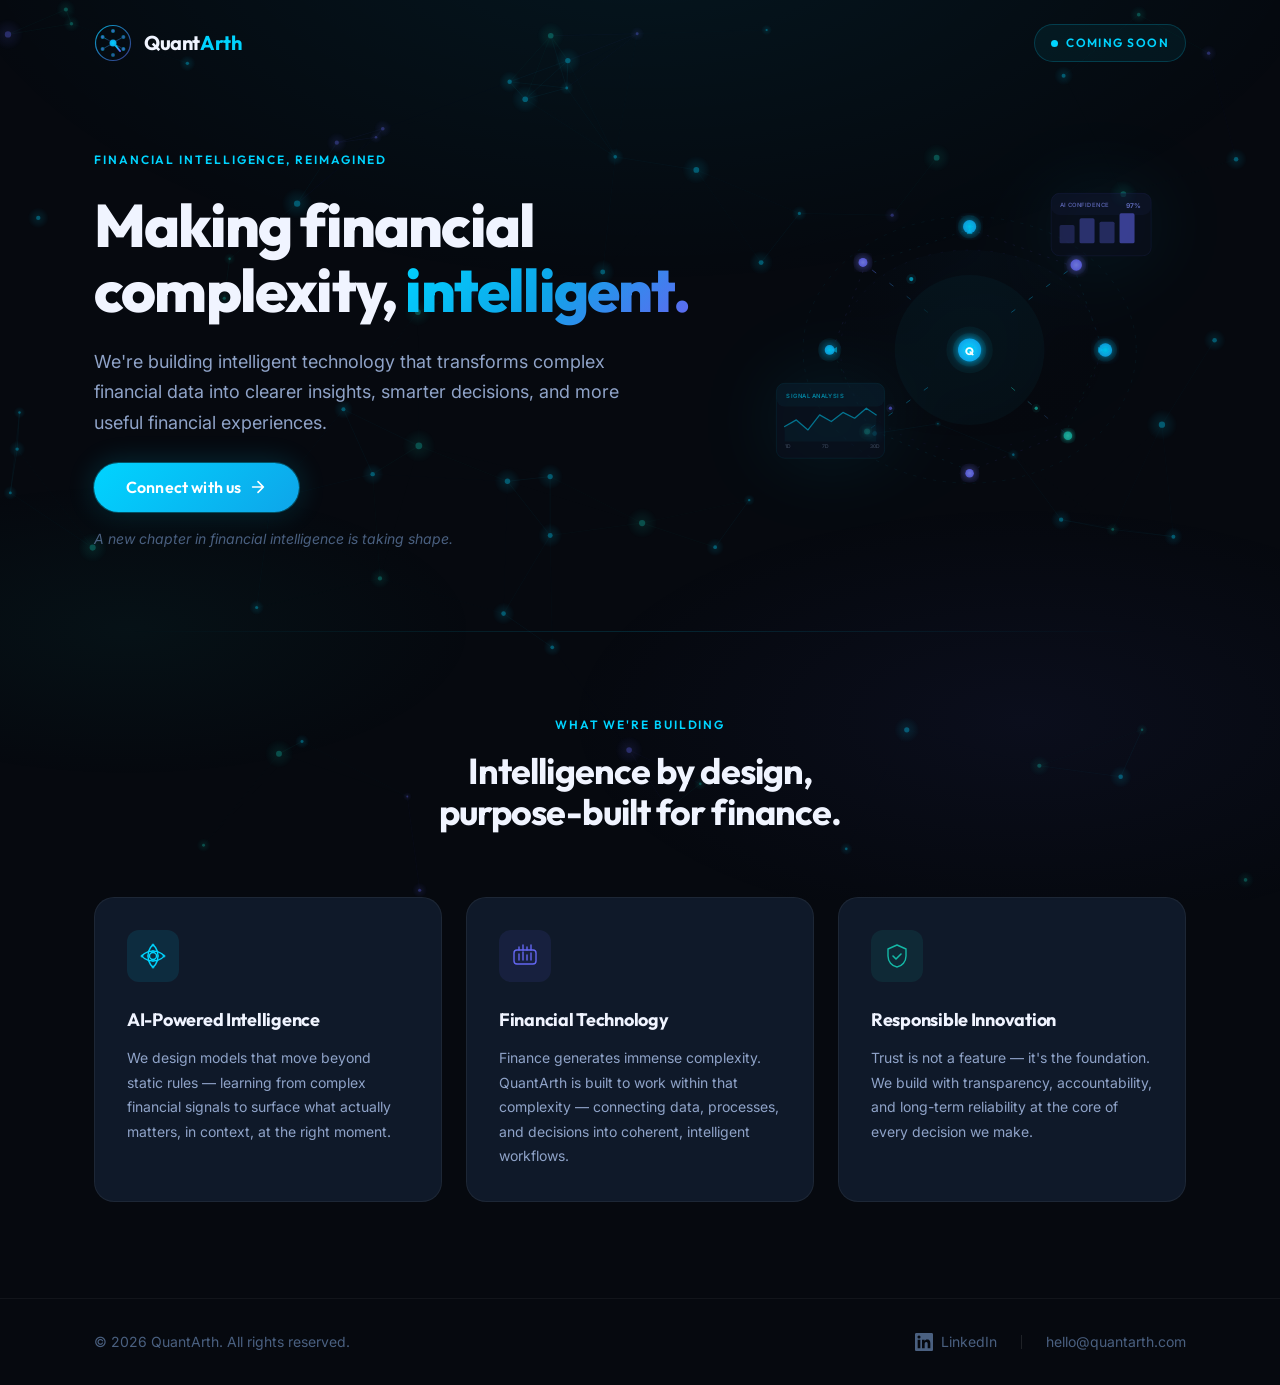
==== index.html @ 697414a6 "Create QuantArth coming soon website" ====
<!DOCTYPE html>
<html lang="en">
<head>
  <meta charset="UTF-8" />
  <meta name="viewport" content="width=device-width, initial-scale=1.0" />

  <!-- ═══════════════════════════════════════════════════════
       SEO & METADATA
       Update the title, description, and OG tags below
       to match your final launch messaging.
  ════════════════════════════════════════════════════════ -->
  <title>QuantArth — AI-Powered Financial Intelligence</title>
  <meta name="description" content="QuantArth is building intelligent technology that transforms complex financial data into clearer insights, smarter decisions, and more useful financial experiences. Coming soon." />
  <meta name="robots" content="index, follow" />
  <meta name="author" content="QuantArth" />
  <meta name="theme-color" content="#06090f" />

  <!-- Open Graph -->
  <meta property="og:type"        content="website" />
  <meta property="og:url"         content="https://quantarth.com/" />
  <meta property="og:title"       content="QuantArth — AI-Powered Financial Intelligence" />
  <meta property="og:description" content="We're building intelligent technology that transforms complex financial data into clearer insights, smarter decisions, and more useful financial experiences." />
  <meta property="og:image"       content="https://quantarth.com/assets/og-image.png" />
  <meta property="og:image:width"  content="1200" />
  <meta property="og:image:height" content="630" />
  <meta property="og:site_name"   content="QuantArth" />

  <!-- Twitter Card -->
  <meta name="twitter:card"        content="summary_large_image" />
  <meta name="twitter:title"       content="QuantArth — AI-Powered Financial Intelligence" />
  <meta name="twitter:description" content="Intelligent technology that transforms complex financial data into clearer insights and smarter decisions." />
  <meta name="twitter:image"       content="https://quantarth.com/assets/og-image.png" />

  <!-- Canonical -->
  <link rel="canonical" href="https://quantarth.com/" />

  <!-- Favicon (inline SVG as data URI for zero-latency) -->
  <link rel="icon" type="image/svg+xml" href="favicon.svg" />

  <!-- Preconnect for Google Fonts -->
  <link rel="preconnect" href="https://fonts.googleapis.com" />
  <link rel="preconnect" href="https://fonts.gstatic.com" crossorigin />

  <!-- Stylesheet -->
  <link rel="stylesheet" href="assets/css/styles.css" />

  <!-- Structured data -->
  <script type="application/ld+json">
  {
    "@context": "https://schema.org",
    "@type": "Organization",
    "name": "QuantArth",
    "url": "https://quantarth.com",
    "description": "AI-powered financial intelligence platform"
  }
  </script>
</head>
<body>

  <!-- Skip to main content (accessibility) -->
  <a class="skip-link" href="#main-content">Skip to main content</a>

  <!-- Neural-network background canvas -->
  <canvas id="bg-canvas" aria-hidden="true"></canvas>

  <div class="site-wrapper">

    <!-- ═══════════════════════════════════════════════════
         HEADER
    ════════════════════════════════════════════════════ -->
    <header class="site-header" role="banner">
      <div class="container">
        <div class="header-inner">

          <!-- Logo -->
          <a href="/" class="logo-link" aria-label="QuantArth — Home">
            <!-- Custom SVG icon -->
            <svg class="logo-icon" viewBox="0 0 38 38" fill="none" xmlns="http://www.w3.org/2000/svg" aria-hidden="true">
              <!-- Outer ring -->
              <circle cx="19" cy="19" r="17.5" stroke="url(#logo-ring-grad)" stroke-width="1.2" />
              <!-- Inner structure: abstract Q + neural node geometry -->
              <!-- Central node -->
              <circle cx="19" cy="19" r="3.5" fill="url(#logo-center-grad)" />
              <!-- Spoke nodes -->
              <circle cx="19" cy="7"  r="2"   fill="url(#logo-node-grad)" opacity="0.85" />
              <circle cx="29.4" cy="13" r="2" fill="url(#logo-node-grad)" opacity="0.75" />
              <circle cx="29.4" cy="25" r="2" fill="url(#logo-node-grad)" opacity="0.85" />
              <circle cx="19" cy="31" r="2"   fill="url(#logo-node-grad)" opacity="0.7" />
              <circle cx="8.6" cy="25" r="2"  fill="url(#logo-node-grad)" opacity="0.8" />
              <circle cx="8.6" cy="13" r="2"  fill="url(#logo-node-grad)" opacity="0.9" />
              <!-- Spoke lines from center to nodes -->
              <line x1="19" y1="15.5" x2="19"   y2="9"    stroke="url(#logo-spoke-grad)" stroke-width="0.8" />
              <line x1="22" y1="17"   x2="27.7"  y2="14"   stroke="url(#logo-spoke-grad)" stroke-width="0.8" />
              <line x1="22" y1="21"   x2="27.7"  y2="24"   stroke="url(#logo-spoke-grad)" stroke-width="0.8" />
              <line x1="19" y1="22.5" x2="19"   y2="29"   stroke="url(#logo-spoke-grad)" stroke-width="0.8" />
              <line x1="16" y1="21"   x2="10.3"  y2="24"   stroke="url(#logo-spoke-grad)" stroke-width="0.8" />
              <line x1="16" y1="17"   x2="10.3"  y2="14"   stroke="url(#logo-spoke-grad)" stroke-width="0.8" />
              <!-- Q tail -->
              <line x1="22" y1="22" x2="26" y2="27" stroke="url(#logo-tail-grad)" stroke-width="2" stroke-linecap="round" />

              <!-- Gradient definitions -->
              <defs>
                <linearGradient id="logo-ring-grad" x1="0" y1="0" x2="38" y2="38" gradientUnits="userSpaceOnUse">
                  <stop offset="0%"   stop-color="#00d4ff" stop-opacity="0.8" />
                  <stop offset="100%" stop-color="#6366f1" stop-opacity="0.5" />
                </linearGradient>
                <radialGradient id="logo-center-grad" cx="50%" cy="50%" r="50%">
                  <stop offset="0%"   stop-color="#00d4ff" />
                  <stop offset="100%" stop-color="#0ea5e9" />
                </radialGradient>
                <radialGradient id="logo-node-grad" cx="50%" cy="50%" r="50%">
                  <stop offset="0%"   stop-color="#6366f1" />
                  <stop offset="100%" stop-color="#00d4ff" stop-opacity="0.6" />
                </radialGradient>
                <linearGradient id="logo-spoke-grad" x1="0%" y1="0%" x2="100%" y2="100%">
                  <stop offset="0%"   stop-color="#00d4ff" stop-opacity="0.7" />
                  <stop offset="100%" stop-color="#6366f1" stop-opacity="0.3" />
                </linearGradient>
                <linearGradient id="logo-tail-grad" x1="0%" y1="0%" x2="100%" y2="100%">
                  <stop offset="0%"   stop-color="#00d4ff" />
                  <stop offset="100%" stop-color="#6366f1" />
                </linearGradient>
              </defs>
            </svg>

            <span class="logo-wordmark">Quant<span>Arth</span></span>
          </a>

          <!-- Coming Soon status badge -->
          <div class="status-badge" aria-label="Status: Coming Soon">
            <span class="status-dot" aria-hidden="true"></span>
            COMING SOON
          </div>

        </div>
      </div>
    </header>

    <!-- ═══════════════════════════════════════════════════
         MAIN
    ════════════════════════════════════════════════════ -->
    <main id="main-content">

      <!-- ── Hero ──────────────────────────────────────── -->
      <section class="hero" aria-labelledby="hero-heading">
        <div class="container">
          <div class="hero-inner">

            <!-- Text Column -->
            <div class="hero-text">

              <span class="hero-label" aria-label="Section label: Financial intelligence, reimagined">
                Financial Intelligence, Reimagined
              </span>

              <h1 class="hero-headline" id="hero-heading">
                Making financial<br />
                complexity,&nbsp;<span class="highlight">intelligent.</span>
              </h1>

              <p class="hero-body">
                We're building intelligent technology that transforms complex financial data into clearer insights, smarter decisions, and more useful financial experiences.
              </p>

              <div class="hero-cta-group">
                <div class="cta-row">
                  <!--
                    ════════════════════════════════════════════════
                    CONTACT EMAIL — update before going live.
                    Replace  hello@quantarth.com  with your actual
                    address. Search this file for CONTACT_EMAIL to
                    find all instances quickly.
                    ════════════════════════════════════════════════
                  -->
                  <a
                    id="cta-connect"
                    class="btn-primary"
                    href="mailto:hello@quantarth.com"
                    aria-label="Connect with QuantArth — opens email client"
                  >
                    Connect with us
                    <!-- Arrow icon -->
                    <svg class="btn-icon" viewBox="0 0 20 20" fill="none" xmlns="http://www.w3.org/2000/svg" aria-hidden="true">
                      <path d="M4 10h12M10 4l6 6-6 6" stroke="currentColor" stroke-width="1.8" stroke-linecap="round" stroke-linejoin="round"/>
                    </svg>
                  </a>
                </div>

                <p class="cta-secondary-text">
                  A new chapter in financial intelligence is taking shape.
                </p>
              </div>

            </div>

            <!-- Visual Column -->
            <div class="hero-visual" aria-hidden="true">
              <!--
                Abstract SVG visual: interconnected neural/financial
                node diagram with animated data flows.
              -->
              <svg
                class="hero-svg-scene"
                viewBox="0 0 520 480"
                fill="none"
                xmlns="http://www.w3.org/2000/svg"
              >
                <defs>
                  <!-- Glow filters -->
                  <filter id="glow-cyan" x="-50%" y="-50%" width="200%" height="200%">
                    <feGaussianBlur stdDeviation="6" result="blur"/>
                    <feMerge><feMergeNode in="blur"/><feMergeNode in="SourceGraphic"/></feMerge>
                  </filter>
                  <filter id="glow-soft" x="-30%" y="-30%" width="160%" height="160%">
                    <feGaussianBlur stdDeviation="3.5" result="blur"/>
                    <feMerge><feMergeNode in="blur"/><feMergeNode in="SourceGraphic"/></feMerge>
                  </filter>
                  <filter id="glow-indigo" x="-50%" y="-50%" width="200%" height="200%">
                    <feGaussianBlur stdDeviation="5" result="blur"/>
                    <feMerge><feMergeNode in="blur"/><feMergeNode in="SourceGraphic"/></feMerge>
                  </filter>

                  <!-- Gradients -->
                  <linearGradient id="grad-edge-cyan" x1="0%" y1="0%" x2="100%" y2="100%">
                    <stop offset="0%"   stop-color="#00d4ff" stop-opacity="0.6"/>
                    <stop offset="100%" stop-color="#0ea5e9" stop-opacity="0.1"/>
                  </linearGradient>
                  <linearGradient id="grad-edge-indigo" x1="0%" y1="0%" x2="100%" y2="100%">
                    <stop offset="0%"   stop-color="#6366f1" stop-opacity="0.5"/>
                    <stop offset="100%" stop-color="#00d4ff" stop-opacity="0.1"/>
                  </linearGradient>
                  <linearGradient id="grad-edge-teal" x1="0%" y1="0%" x2="100%" y2="100%">
                    <stop offset="0%"   stop-color="#14b8a6" stop-opacity="0.5"/>
                    <stop offset="100%" stop-color="#6366f1" stop-opacity="0.1"/>
                  </linearGradient>
                  <radialGradient id="grad-center-node" cx="50%" cy="50%" r="50%">
                    <stop offset="0%"   stop-color="#00d4ff"/>
                    <stop offset="100%" stop-color="#0ea5e9"/>
                  </radialGradient>
                  <radialGradient id="grad-node-indigo" cx="50%" cy="50%" r="50%">
                    <stop offset="0%"   stop-color="#818cf8"/>
                    <stop offset="100%" stop-color="#6366f1"/>
                  </radialGradient>
                  <radialGradient id="grad-node-teal" cx="50%" cy="50%" r="50%">
                    <stop offset="0%"   stop-color="#2dd4bf"/>
                    <stop offset="100%" stop-color="#14b8a6"/>
                  </radialGradient>
                  <radialGradient id="grad-panel-bg" cx="50%" cy="0%" r="100%">
                    <stop offset="0%"   stop-color="#0ea5e9" stop-opacity="0.07"/>
                    <stop offset="100%" stop-color="#06090f" stop-opacity="0"/>
                  </radialGradient>

                  <!-- Clip path for data panel -->
                  <clipPath id="panel-clip">
                    <rect x="30" y="140" width="180" height="200" rx="14"/>
                  </clipPath>

                  <!-- Marker for arrowheads -->
                  <marker id="arrowhead" markerWidth="6" markerHeight="6" refX="5" refY="3" orient="auto">
                    <path d="M0,0 L0,6 L6,3 z" fill="rgba(0,212,255,0.5)"/>
                  </marker>
                </defs>

                <!-- ── Outer orbit rings ── -->
                <g class="orbit-ring" style="transform-origin: 260px 240px;">
                  <ellipse cx="260" cy="240" rx="200" ry="160"
                    stroke="rgba(0,212,255,0.07)" stroke-width="1" stroke-dasharray="4 8"/>
                </g>
                <g class="orbit-ring-reverse" style="transform-origin: 260px 240px;">
                  <ellipse cx="260" cy="240" rx="155" ry="120"
                    stroke="rgba(99,102,241,0.07)" stroke-width="1" stroke-dasharray="3 12"/>
                </g>

                <!-- ── Background glow blobs ── -->
                <ellipse cx="260" cy="240" rx="160" ry="120" fill="url(#grad-panel-bg)" opacity="0.4"/>
                <circle  cx="260" cy="240" r="90" fill="rgba(0,212,255,0.03)"/>

                <!-- ── Connection edges (data flows) ── -->
                <!-- Center → Top -->
                <line x1="260" y1="175" x2="260" y2="95"
                  stroke="url(#grad-edge-cyan)" stroke-width="1.2"
                  class="data-flow" marker-end="url(#arrowhead)"/>
                <!-- Center → Top-right -->
                <line x1="310" y1="195" x2="385" y2="140"
                  stroke="url(#grad-edge-cyan)" stroke-width="1.2"
                  class="data-flow-slow"/>
                <!-- Center → Right -->
                <line x1="325" y1="240" x2="420" y2="240"
                  stroke="url(#grad-edge-indigo)" stroke-width="1.2"
                  class="data-flow" marker-end="url(#arrowhead)"/>
                <!-- Center → Bottom-right -->
                <line x1="310" y1="285" x2="375" y2="340"
                  stroke="url(#grad-edge-teal)" stroke-width="1.2"
                  class="data-flow-slow"/>
                <!-- Center → Bottom -->
                <line x1="260" y1="305" x2="260" y2="385"
                  stroke="url(#grad-edge-indigo)" stroke-width="1.2"
                  class="data-flow"/>
                <!-- Center → Bottom-left -->
                <line x1="210" y1="285" x2="140" y2="335"
                  stroke="url(#grad-edge-cyan)" stroke-width="1.2"
                  class="data-flow-slow"/>
                <!-- Center → Left -->
                <line x1="195" y1="240" x2="95" y2="240"
                  stroke="url(#grad-edge-teal)" stroke-width="1.2"
                  class="data-flow" marker-end="url(#arrowhead)"/>
                <!-- Center → Top-left -->
                <line x1="210" y1="195" x2="135" y2="138"
                  stroke="url(#grad-edge-indigo)" stroke-width="1.2"
                  class="data-flow-slow"/>

                <!-- Secondary connections between outer nodes -->
                <line x1="260" y1="95"  x2="385" y2="140"
                  stroke="rgba(99,102,241,0.15)" stroke-width="0.8" stroke-dasharray="3 8"/>
                <line x1="385" y1="140" x2="420" y2="240"
                  stroke="rgba(0,212,255,0.12)" stroke-width="0.8" stroke-dasharray="3 8"/>
                <line x1="420" y1="240" x2="375" y2="340"
                  stroke="rgba(20,184,166,0.12)" stroke-width="0.8" stroke-dasharray="3 8"/>
                <line x1="375" y1="340" x2="260" y2="385"
                  stroke="rgba(99,102,241,0.15)" stroke-width="0.8" stroke-dasharray="3 8"/>
                <line x1="260" y1="385" x2="140" y2="335"
                  stroke="rgba(0,212,255,0.12)" stroke-width="0.8" stroke-dasharray="3 8"/>
                <line x1="140" y1="335" x2="95"  y2="240"
                  stroke="rgba(20,184,166,0.12)" stroke-width="0.8" stroke-dasharray="3 8"/>
                <line x1="95"  y1="240" x2="135" y2="138"
                  stroke="rgba(99,102,241,0.15)" stroke-width="0.8" stroke-dasharray="3 8"/>
                <line x1="135" y1="138" x2="260" y2="95"
                  stroke="rgba(0,212,255,0.12)" stroke-width="0.8" stroke-dasharray="3 8"/>

                <!-- ── Outer nodes (floated group for motion) ── -->
                <g class="float-group" style="animation-delay: 0s;">
                  <!-- Top -->
                  <circle class="hero-node-js" cx="260" cy="92"  r="7" fill="url(#grad-center-node)" filter="url(#glow-cyan)" opacity="0.9"/>
                  <circle cx="260" cy="92" r="14" fill="rgba(0,212,255,0.08)"/>
                </g>
                <g class="float-group" style="animation-delay: -1s;">
                  <!-- Top-right -->
                  <circle class="hero-node-js" cx="388" cy="138" r="5.5" fill="url(#grad-node-indigo)" filter="url(#glow-indigo)" opacity="0.85"/>
                  <circle cx="388" cy="138" r="12" fill="rgba(99,102,241,0.06)"/>
                </g>
                <g class="float-group" style="animation-delay: -2s;">
                  <!-- Right -->
                  <circle class="hero-node-js" cx="423" cy="240" r="7" fill="url(#grad-center-node)" filter="url(#glow-cyan)" opacity="0.9"/>
                  <circle cx="423" cy="240" r="14" fill="rgba(0,212,255,0.07)"/>
                </g>
                <g class="float-group" style="animation-delay: -3s;">
                  <!-- Bottom-right -->
                  <circle class="hero-node-js" cx="378" cy="343" r="5" fill="url(#grad-node-teal)" filter="url(#glow-soft)" opacity="0.8"/>
                  <circle cx="378" cy="343" r="10" fill="rgba(20,184,166,0.06)"/>
                </g>
                <g class="float-group" style="animation-delay: -1.5s;">
                  <!-- Bottom -->
                  <circle class="hero-node-js" cx="260" cy="388" r="6" fill="url(#grad-node-indigo)" filter="url(#glow-indigo)" opacity="0.85"/>
                  <circle cx="260" cy="388" r="12" fill="rgba(99,102,241,0.06)"/>
                </g>
                <g class="float-group" style="animation-delay: -2.5s;">
                  <!-- Bottom-left -->
                  <circle class="hero-node-js" cx="137" cy="338" r="5" fill="url(#grad-node-teal)" filter="url(#glow-soft)" opacity="0.8"/>
                  <circle cx="137" cy="338" r="10" fill="rgba(20,184,166,0.06)"/>
                </g>
                <g class="float-group" style="animation-delay: -0.5s;">
                  <!-- Left -->
                  <circle class="hero-node-js" cx="92"  cy="240" r="7" fill="url(#grad-center-node)" filter="url(#glow-cyan)" opacity="0.9"/>
                  <circle cx="92"  cy="240" r="14" fill="rgba(0,212,255,0.07)"/>
                </g>
                <g class="float-group" style="animation-delay: -3.5s;">
                  <!-- Top-left -->
                  <circle class="hero-node-js" cx="132" cy="135" r="5.5" fill="url(#grad-node-indigo)" filter="url(#glow-indigo)" opacity="0.85"/>
                  <circle cx="132" cy="135" r="12" fill="rgba(99,102,241,0.06)"/>
                </g>

                <!-- ── Central node ── -->
                <circle cx="260" cy="240" r="28" fill="rgba(0,212,255,0.05)" />
                <circle cx="260" cy="240" r="20" fill="rgba(0,212,255,0.08)" />
                <circle class="hero-node-js" cx="260" cy="240" r="13" fill="url(#grad-center-node)" filter="url(#glow-cyan)"/>
                <!-- Q monogram at centre -->
                <text x="260" y="246" text-anchor="middle" font-family="Outfit, Inter, sans-serif"
                  font-size="13" font-weight="800" fill="#fff" opacity="0.95">Q</text>

                <!-- ── Mini data panel (bottom-left) ── -->
                <g transform="translate(28, 280)" opacity="0.72">
                  <rect width="130" height="90" rx="10" fill="rgba(11,17,32,0.85)" stroke="rgba(0,212,255,0.15)" stroke-width="0.8"/>
                  <!-- Panel header -->
                  <rect x="0" y="0" width="130" height="28" rx="10" fill="rgba(0,212,255,0.06)"/>
                  <text x="12" y="18" font-family="Inter, sans-serif" font-size="7" font-weight="600" fill="rgba(0,212,255,0.8)" letter-spacing="0.08em">SIGNAL ANALYSIS</text>
                  <!-- Sparkline -->
                  <polyline points="10,52 24,44 38,56 52,38 66,46 80,35 94,42 108,30 120,38"
                    fill="none" stroke="#00d4ff" stroke-width="1.5" stroke-linecap="round" stroke-linejoin="round" opacity="0.7"/>
                  <!-- Under-sparkline fill -->
                  <polygon points="10,52 24,44 38,56 52,38 66,46 80,35 94,42 108,30 120,38 120,70 10,70"
                    fill="rgba(0,212,255,0.06)"/>
                  <!-- Labels -->
                  <text x="10" y="78" font-family="Inter, sans-serif" font-size="6" fill="rgba(143,163,200,0.6)">1D</text>
                  <text x="55" y="78" font-family="Inter, sans-serif" font-size="6" fill="rgba(143,163,200,0.6)">7D</text>
                  <text x="112" y="78" font-family="Inter, sans-serif" font-size="6" fill="rgba(143,163,200,0.6)">30D</text>
                </g>

                <!-- ── Mini intelligence panel (top-right) ── -->
                <g transform="translate(358, 52)" opacity="0.7">
                  <rect width="120" height="75" rx="10" fill="rgba(11,17,32,0.85)" stroke="rgba(99,102,241,0.18)" stroke-width="0.8"/>
                  <rect x="0" y="0" width="120" height="26" rx="10" fill="rgba(99,102,241,0.06)"/>
                  <text x="10" y="17" font-family="Inter, sans-serif" font-size="7" font-weight="600" fill="rgba(129,140,248,0.9)" letter-spacing="0.08em">AI CONFIDENCE</text>
                  <!-- Bar chart -->
                  <rect x="10" y="38" width="18" height="22" rx="2" fill="rgba(99,102,241,0.35)"/>
                  <rect x="34" y="30" width="18" height="30" rx="2" fill="rgba(99,102,241,0.55)"/>
                  <rect x="58" y="34" width="18" height="26" rx="2" fill="rgba(99,102,241,0.45)"/>
                  <rect x="82" y="24" width="18" height="36" rx="2" fill="rgba(99,102,241,0.8)"/>
                  <text x="90" y="18" font-family="Inter, sans-serif" font-size="8" font-weight="700" fill="rgba(129,140,248,1)">97%</text>
                </g>

                <!-- ── Floating data points ── -->
                <g class="float-group" style="animation-delay: -4s;">
                  <circle cx="190" cy="155" r="2.5" fill="rgba(0,212,255,0.6)"/>
                  <circle cx="190" cy="155" r="6"   fill="rgba(0,212,255,0.08)"/>
                </g>
                <g class="float-group" style="animation-delay: -5s;">
                  <circle cx="340" cy="310" r="2"   fill="rgba(20,184,166,0.7)"/>
                  <circle cx="340" cy="310" r="5"   fill="rgba(20,184,166,0.08)"/>
                </g>
                <g class="float-group" style="animation-delay: -2s;">
                  <circle cx="165" cy="310" r="2"   fill="rgba(99,102,241,0.6)"/>
                  <circle cx="165" cy="310" r="5"   fill="rgba(99,102,241,0.07)"/>
                </g>
              </svg>
            </div>

          </div>
        </div>
      </section>

      <!-- ── Themes Section ─────────────────────────────── -->
      <section class="themes-section" aria-labelledby="themes-heading">
        <div class="container">

          <div class="themes-header">
            <span class="section-label">What we're building</span>
            <h2 class="section-title" id="themes-heading">
              Intelligence by design,<br />purpose-built for finance.
            </h2>
          </div>

          <div class="themes-grid" role="list">

            <!-- Card 1 — AI-Powered Intelligence -->
            <article class="theme-card theme-card--ai reveal reveal--delay-1" role="listitem">
              <div class="card-icon-wrap" aria-hidden="true">
                <svg class="card-icon" viewBox="0 0 26 26" fill="none" xmlns="http://www.w3.org/2000/svg">
                  <!-- Neural/brain icon -->
                  <circle cx="13" cy="13" r="3.5" stroke="currentColor" stroke-width="1.4"/>
                  <path d="M13 2C13 2 8 5 8 13" stroke="currentColor" stroke-width="1.4" stroke-linecap="round"/>
                  <path d="M13 2C13 2 18 5 18 13" stroke="currentColor" stroke-width="1.4" stroke-linecap="round"/>
                  <path d="M2 13C2 13 5 8 13 8" stroke="currentColor" stroke-width="1.4" stroke-linecap="round"/>
                  <path d="M2 13C2 13 5 18 13 18" stroke="currentColor" stroke-width="1.4" stroke-linecap="round"/>
                  <path d="M24 13C24 13 21 8 13 8" stroke="currentColor" stroke-width="1.4" stroke-linecap="round"/>
                  <path d="M24 13C24 13 21 18 13 18" stroke="currentColor" stroke-width="1.4" stroke-linecap="round"/>
                  <path d="M13 24C13 24 8 21 8 13" stroke="currentColor" stroke-width="1.4" stroke-linecap="round"/>
                  <path d="M13 24C13 24 18 21 18 13" stroke="currentColor" stroke-width="1.4" stroke-linecap="round"/>
                  <!-- Nodes -->
                  <circle cx="13" cy="2"  r="1.5" fill="currentColor" opacity="0.7"/>
                  <circle cx="24" cy="13" r="1.5" fill="currentColor" opacity="0.7"/>
                  <circle cx="13" cy="24" r="1.5" fill="currentColor" opacity="0.7"/>
                  <circle cx="2"  cy="13" r="1.5" fill="currentColor" opacity="0.7"/>
                </svg>
              </div>
              <h3 class="card-title">AI-Powered Intelligence</h3>
              <p class="card-body">
                We design models that move beyond static rules — learning from complex financial signals to surface what actually matters, in context, at the right moment.
              </p>
            </article>

            <!-- Card 2 — Financial Technology -->
            <article class="theme-card theme-card--fin reveal reveal--delay-2" role="listitem">
              <div class="card-icon-wrap" aria-hidden="true">
                <svg class="card-icon" viewBox="0 0 26 26" fill="none" xmlns="http://www.w3.org/2000/svg">
                  <!-- Circuit/data icon -->
                  <rect x="2" y="7" width="22" height="14" rx="3" stroke="currentColor" stroke-width="1.4"/>
                  <line x1="7"  y1="11" x2="7"  y2="17" stroke="currentColor" stroke-width="1.4" stroke-linecap="round"/>
                  <line x1="11" y1="9"  x2="11" y2="17" stroke="currentColor" stroke-width="1.4" stroke-linecap="round"/>
                  <line x1="15" y1="12" x2="15" y2="17" stroke="currentColor" stroke-width="1.4" stroke-linecap="round"/>
                  <line x1="19" y1="10" x2="19" y2="17" stroke="currentColor" stroke-width="1.4" stroke-linecap="round"/>
                  <line x1="7"  y1="4"  x2="7"  y2="7"  stroke="currentColor" stroke-width="1.4" stroke-linecap="round"/>
                  <line x1="11" y1="2"  x2="11" y2="7"  stroke="currentColor" stroke-width="1.4" stroke-linecap="round"/>
                  <line x1="15" y1="4"  x2="15" y2="7"  stroke="currentColor" stroke-width="1.4" stroke-linecap="round"/>
                  <line x1="19" y1="2"  x2="19" y2="7"  stroke="currentColor" stroke-width="1.4" stroke-linecap="round"/>
                </svg>
              </div>
              <h3 class="card-title">Financial Technology</h3>
              <p class="card-body">
                Finance generates immense complexity. QuantArth is built to work within that complexity — connecting data, processes, and decisions into coherent, intelligent workflows.
              </p>
            </article>

            <!-- Card 3 — Responsible Innovation -->
            <article class="theme-card theme-card--trust reveal reveal--delay-3" role="listitem">
              <div class="card-icon-wrap" aria-hidden="true">
                <svg class="card-icon" viewBox="0 0 26 26" fill="none" xmlns="http://www.w3.org/2000/svg">
                  <!-- Shield icon with checkmark -->
                  <path d="M13 2L4 6v7c0 5.5 3.8 10.2 9 11 5.2-.8 9-5.5 9-11V6L13 2z"
                    stroke="currentColor" stroke-width="1.4" stroke-linejoin="round"/>
                  <path d="M9 13l3 3 5-5"
                    stroke="currentColor" stroke-width="1.6" stroke-linecap="round" stroke-linejoin="round"/>
                </svg>
              </div>
              <h3 class="card-title">Responsible Innovation</h3>
              <p class="card-body">
                Trust is not a feature — it's the foundation. We build with transparency, accountability, and long-term reliability at the core of every decision we make.
              </p>
            </article>

          </div><!-- /.themes-grid -->
        </div>
      </section>

    </main><!-- /#main-content -->

    <!-- ═══════════════════════════════════════════════════
         FOOTER
         Update the LinkedIn URL and copyright year below.
         Search for FOOTER_CONFIG to find all instances.
    ════════════════════════════════════════════════════ -->
    <footer class="site-footer" role="contentinfo">
      <div class="container">
        <div class="footer-inner">

          <!-- Copyright -->
          <!--  FOOTER_CONFIG: update year as needed -->
          <p class="footer-copy">
            &copy; <span id="footer-year">2026</span> QuantArth. All rights reserved.
          </p>

          <!-- Footer links -->
          <nav class="footer-links" aria-label="Footer navigation">
            <!--
              FOOTER_CONFIG: LinkedIn URL
              Replace the href with your actual LinkedIn company page.
              Remove this block if you don't have one yet.
            -->
            <a
              id="footer-linkedin"
              class="footer-link"
              href="https://linkedin.com/company/quantarth"
              target="_blank"
              rel="noopener noreferrer"
              aria-label="QuantArth on LinkedIn (opens in new tab)"
            >
              <!-- LinkedIn icon -->
              <svg viewBox="0 0 24 24" fill="currentColor" xmlns="http://www.w3.org/2000/svg" aria-hidden="true">
                <path d="M20.447 20.452h-3.554v-5.569c0-1.328-.027-3.037-1.852-3.037-1.853 0-2.136 1.445-2.136 2.939v5.667H9.351V9h3.414v1.561h.046c.477-.9 1.637-1.85 3.37-1.85 3.601 0 4.267 2.37 4.267 5.455v6.286zM5.337 7.433a2.062 2.062 0 01-2.063-2.065 2.064 2.064 0 112.063 2.065zm1.782 13.019H3.555V9h3.564v11.452zM22.225 0H1.771C.792 0 0 .774 0 1.729v20.542C0 23.227.792 24 1.771 24h20.451C23.2 24 24 23.227 24 22.271V1.729C24 .774 23.2 0 22.222 0h.003z"/>
              </svg>
              LinkedIn
            </a>

            <div class="footer-divider" aria-hidden="true"></div>

            <!--
              FOOTER_CONFIG: contact email (same as hero CTA)
              Replace hello@quantarth.com below.
            -->
            <a
              id="footer-contact"
              class="footer-link"
              href="mailto:hello@quantarth.com"
              aria-label="Email QuantArth at hello@quantarth.com"
            >
              hello@quantarth.com
            </a>
          </nav>

        </div>
      </div>
    </footer>

  </div><!-- /.site-wrapper -->

  <!-- Script — deferred for performance -->
  <script src="assets/js/main.js" defer></script>

  <!-- Auto-update footer year -->
  <script>
    (function() {
      var el = document.getElementById('footer-year');
      if (el) el.textContent = new Date().getFullYear();
    })();
  </script>

</body>
</html>
---- assets/css/styles.css ----
/* ============================================================
   QuantArth — Design System
   Brand colors and tokens are defined as CSS variables.
   Update --color-* and --font-* to adjust the brand easily.
   ============================================================ */

/* ── Google Fonts ─────────────────────────────────────────── */
@import url('https://fonts.googleapis.com/css2?family=Inter:wght@300;400;500;600;700&family=Outfit:wght@300;400;500;600;700;800&display=swap');

/* ── Design Tokens ────────────────────────────────────────── */
:root {
  /* Background palette */
  --color-bg-base:        #06090f;
  --color-bg-elevated:    #0b1120;
  --color-bg-card:        #0f1929;
  --color-bg-card-border: rgba(255, 255, 255, 0.06);

  /* Accent palette */
  --color-accent-primary:   #00d4ff;   /* electric cyan */
  --color-accent-secondary: #0ea5e9;   /* sky blue */
  --color-accent-tertiary:  #6366f1;   /* indigo-violet */
  --color-accent-teal:      #14b8a6;   /* teal */

  /* Text palette */
  --color-text-primary:   #f0f4ff;
  --color-text-secondary: #8fa3c8;
  --color-text-muted:     #4a6080;
  --color-text-label:     #00d4ff;

  /* Glow */
  --glow-cyan:   rgba(0, 212, 255, 0.18);
  --glow-indigo: rgba(99, 102, 241, 0.15);
  --glow-teal:   rgba(20, 184, 166, 0.12);

  /* Typography */
  --font-display: 'Outfit', 'Inter', system-ui, sans-serif;
  --font-body:    'Inter', system-ui, sans-serif;
  --font-mono:    'JetBrains Mono', 'Fira Code', monospace;

  /* Scale */
  --text-xs:   0.75rem;
  --text-sm:   0.875rem;
  --text-base: 1rem;
  --text-lg:   1.125rem;
  --text-xl:   1.25rem;
  --text-2xl:  1.5rem;
  --text-3xl:  1.875rem;
  --text-4xl:  2.25rem;
  --text-5xl:  3rem;
  --text-6xl:  3.75rem;
  --text-7xl:  4.5rem;

  /* Spacing */
  --space-1:  0.25rem;
  --space-2:  0.5rem;
  --space-3:  0.75rem;
  --space-4:  1rem;
  --space-6:  1.5rem;
  --space-8:  2rem;
  --space-10: 2.5rem;
  --space-12: 3rem;
  --space-16: 4rem;
  --space-20: 5rem;
  --space-24: 6rem;
  --space-32: 8rem;

  /* Radii */
  --radius-sm: 6px;
  --radius-md: 12px;
  --radius-lg: 20px;
  --radius-xl: 32px;
  --radius-full: 9999px;

  /* Transitions */
  --transition-fast:   150ms ease;
  --transition-base:   250ms ease;
  --transition-slow:   500ms ease;
  --transition-spring: 400ms cubic-bezier(0.34, 1.56, 0.64, 1);

  /* Z-index layers */
  --z-base:    0;
  --z-canvas:  1;
  --z-content: 10;
  --z-header:  100;
  --z-overlay: 200;
}

/* ── Reset & Base ─────────────────────────────────────────── */
*, *::before, *::after {
  box-sizing: border-box;
  margin: 0;
  padding: 0;
}

html {
  scroll-behavior: smooth;
  -webkit-text-size-adjust: 100%;
}

body {
  font-family: var(--font-body);
  font-size: var(--text-base);
  line-height: 1.6;
  color: var(--color-text-primary);
  background-color: var(--color-bg-base);
  overflow-x: hidden;
  -webkit-font-smoothing: antialiased;
  -moz-osx-font-smoothing: grayscale;
}

img, svg {
  display: block;
  max-width: 100%;
}

a {
  color: inherit;
  text-decoration: none;
}

button {
  cursor: pointer;
  border: none;
  background: none;
  font-family: inherit;
}

ul, ol {
  list-style: none;
}

/* ── Skip Link (accessibility) ────────────────────────────── */
.skip-link {
  position: absolute;
  top: -100%;
  left: var(--space-4);
  padding: var(--space-2) var(--space-4);
  background: var(--color-accent-primary);
  color: var(--color-bg-base);
  font-weight: 600;
  font-size: var(--text-sm);
  border-radius: var(--radius-md);
  z-index: var(--z-overlay);
  transition: top var(--transition-fast);
}

.skip-link:focus {
  top: var(--space-4);
}

/* ── Focus Ring ────────────────────────────────────────────── */
:focus-visible {
  outline: 2px solid var(--color-accent-primary);
  outline-offset: 3px;
  border-radius: var(--radius-sm);
}

/* ── Layout Utilities ─────────────────────────────────────── */
.container {
  width: 100%;
  max-width: 1140px;
  margin-inline: auto;
  padding-inline: var(--space-6);
}

.container--wide {
  max-width: 1280px;
}

/* ── Background Canvas ────────────────────────────────────── */
#bg-canvas {
  position: fixed;
  inset: 0;
  z-index: var(--z-canvas);
  pointer-events: none;
  opacity: 0.45;
}

/* ── Site Wrapper ─────────────────────────────────────────── */
.site-wrapper {
  position: relative;
  z-index: var(--z-content);
  min-height: 100dvh;
  display: flex;
  flex-direction: column;
}

/* ── Radial bg gradient ───────────────────────────────────── */
.site-wrapper::before {
  content: '';
  position: fixed;
  inset: 0;
  z-index: 0;
  background:
    radial-gradient(ellipse 80% 60% at 50% -10%, rgba(0, 212, 255, 0.07) 0%, transparent 70%),
    radial-gradient(ellipse 60% 40% at 80% 80%, rgba(99, 102, 241, 0.06) 0%, transparent 60%),
    radial-gradient(ellipse 50% 30% at 10% 70%, rgba(20, 184, 166, 0.05) 0%, transparent 55%);
  pointer-events: none;
}

/* ── Header ───────────────────────────────────────────────── */
.site-header {
  position: relative;
  z-index: var(--z-header);
  padding-block: var(--space-6);
}

.header-inner {
  display: flex;
  align-items: center;
  justify-content: space-between;
  gap: var(--space-6);
}

/* ── Logo ─────────────────────────────────────────────────── */
.logo-link {
  display: flex;
  align-items: center;
  gap: var(--space-3);
  transition: opacity var(--transition-base);
  flex-shrink: 0;
}

.logo-link:hover,
.logo-link:focus-visible {
  opacity: 0.85;
}

.logo-icon {
  width: 38px;
  height: 38px;
  flex-shrink: 0;
}

.logo-wordmark {
  font-family: var(--font-display);
  font-size: var(--text-xl);
  font-weight: 700;
  letter-spacing: -0.02em;
  color: var(--color-text-primary);
}

.logo-wordmark span {
  color: var(--color-accent-primary);
}

/* ── Status Badge ─────────────────────────────────────────── */
.status-badge {
  display: inline-flex;
  align-items: center;
  gap: var(--space-2);
  padding: var(--space-2) var(--space-4);
  background: rgba(0, 212, 255, 0.06);
  border: 1px solid rgba(0, 212, 255, 0.2);
  border-radius: var(--radius-full);
  font-family: var(--font-display);
  font-size: var(--text-xs);
  font-weight: 600;
  letter-spacing: 0.12em;
  color: var(--color-accent-primary);
  text-transform: uppercase;
}

.status-dot {
  width: 7px;
  height: 7px;
  border-radius: 50%;
  background: var(--color-accent-primary);
  animation: pulse-dot 2.4s ease-in-out infinite;
  flex-shrink: 0;
}

@keyframes pulse-dot {
  0%, 100% { opacity: 1; transform: scale(1); }
  50%       { opacity: 0.4; transform: scale(0.7); }
}

/* ── Hero Section ─────────────────────────────────────────── */
.hero {
  position: relative;
  z-index: var(--z-content);
  flex: 1;
  display: flex;
  align-items: center;
  padding-block: var(--space-16) var(--space-20);
  overflow: hidden;
}

.hero-inner {
  display: grid;
  grid-template-columns: 1fr 1fr;
  gap: var(--space-16);
  align-items: center;
  width: 100%;
}

/* Hero Text Column */
.hero-text {
  display: flex;
  flex-direction: column;
  gap: var(--space-6);
}

.hero-label {
  display: inline-block;
  font-family: var(--font-display);
  font-size: var(--text-xs);
  font-weight: 600;
  letter-spacing: 0.16em;
  text-transform: uppercase;
  color: var(--color-text-label);
  opacity: 0;
  transform: translateY(12px);
  animation: fade-up 0.7s ease 0.1s forwards;
}

.hero-headline {
  font-family: var(--font-display);
  font-size: clamp(var(--text-4xl), 5vw, var(--text-6xl));
  font-weight: 800;
  line-height: 1.08;
  letter-spacing: -0.03em;
  color: var(--color-text-primary);
  opacity: 0;
  transform: translateY(16px);
  animation: fade-up 0.7s ease 0.2s forwards;
}

.hero-headline .highlight {
  background: linear-gradient(135deg, var(--color-accent-primary) 0%, var(--color-accent-secondary) 50%, var(--color-accent-tertiary) 100%);
  -webkit-background-clip: text;
  -webkit-text-fill-color: transparent;
  background-clip: text;
}

.hero-body {
  font-size: var(--text-lg);
  line-height: 1.7;
  color: var(--color-text-secondary);
  max-width: 48ch;
  opacity: 0;
  transform: translateY(16px);
  animation: fade-up 0.7s ease 0.35s forwards;
}

.hero-cta-group {
  display: flex;
  flex-direction: column;
  gap: var(--space-4);
  opacity: 0;
  transform: translateY(16px);
  animation: fade-up 0.7s ease 0.5s forwards;
}

.cta-row {
  display: flex;
  align-items: center;
  gap: var(--space-4);
  flex-wrap: wrap;
}

/* Primary CTA Button */
.btn-primary {
  display: inline-flex;
  align-items: center;
  gap: var(--space-2);
  padding: var(--space-3) var(--space-8);
  background: linear-gradient(135deg, var(--color-accent-primary) 0%, var(--color-accent-secondary) 100%);
  color: #fff;
  font-family: var(--font-display);
  font-size: var(--text-base);
  font-weight: 600;
  letter-spacing: 0.01em;
  border-radius: var(--radius-full);
  box-shadow:
    0 0 0 1px rgba(0, 212, 255, 0.3),
    0 0 28px rgba(0, 212, 255, 0.2),
    0 4px 16px rgba(0, 0, 0, 0.4);
  transition:
    transform var(--transition-base),
    box-shadow var(--transition-base),
    opacity var(--transition-base);
  position: relative;
  overflow: hidden;
}

.btn-primary::after {
  content: '';
  position: absolute;
  inset: 0;
  background: rgba(255, 255, 255, 0);
  transition: background var(--transition-base);
}

.btn-primary:hover {
  transform: translateY(-2px);
  box-shadow:
    0 0 0 1px rgba(0, 212, 255, 0.5),
    0 0 40px rgba(0, 212, 255, 0.3),
    0 8px 24px rgba(0, 0, 0, 0.5);
}

.btn-primary:hover::after {
  background: rgba(255, 255, 255, 0.06);
}

.btn-primary:active {
  transform: translateY(0);
}

.btn-icon {
  width: 18px;
  height: 18px;
  transition: transform var(--transition-base);
}

.btn-primary:hover .btn-icon {
  transform: translateX(3px);
}

.cta-secondary-text {
  font-size: var(--text-sm);
  color: var(--color-text-muted);
  font-style: italic;
}

/* Hero Visual Column */
.hero-visual {
  display: flex;
  align-items: center;
  justify-content: center;
  position: relative;
  opacity: 0;
  animation: fade-in 1s ease 0.6s forwards;
}

.hero-svg-scene {
  width: 100%;
  max-width: 520px;
  height: auto;
  filter: drop-shadow(0 0 40px rgba(0, 212, 255, 0.15));
}

/* ── Themes Section ───────────────────────────────────────── */
.themes-section {
  position: relative;
  z-index: var(--z-content);
  padding-block: var(--space-20) var(--space-24);
}

.themes-section::before {
  content: '';
  position: absolute;
  top: 0;
  left: 50%;
  transform: translateX(-50%);
  width: 80%;
  height: 1px;
  background: linear-gradient(90deg, transparent, rgba(0, 212, 255, 0.15), transparent);
}

.themes-header {
  text-align: center;
  margin-bottom: var(--space-16);
}

.section-label {
  display: inline-block;
  font-family: var(--font-display);
  font-size: var(--text-xs);
  font-weight: 600;
  letter-spacing: 0.16em;
  text-transform: uppercase;
  color: var(--color-text-label);
  margin-bottom: var(--space-4);
}

.section-title {
  font-family: var(--font-display);
  font-size: clamp(var(--text-2xl), 3.5vw, var(--text-4xl));
  font-weight: 700;
  letter-spacing: -0.025em;
  color: var(--color-text-primary);
  line-height: 1.15;
}

/* Theme Cards */
.themes-grid {
  display: grid;
  grid-template-columns: repeat(3, 1fr);
  gap: var(--space-6);
}

.theme-card {
  position: relative;
  padding: var(--space-8);
  background: var(--color-bg-card);
  border: 1px solid var(--color-bg-card-border);
  border-radius: var(--radius-lg);
  overflow: hidden;
  transition:
    transform var(--transition-base),
    border-color var(--transition-base),
    box-shadow var(--transition-base);
}

.theme-card::before {
  content: '';
  position: absolute;
  inset: 0;
  border-radius: inherit;
  background: radial-gradient(ellipse at top left, var(--card-glow, transparent), transparent 65%);
  opacity: 0;
  transition: opacity var(--transition-slow);
  pointer-events: none;
}

.theme-card:hover {
  transform: translateY(-4px);
  border-color: rgba(255, 255, 255, 0.1);
  box-shadow: 0 20px 60px rgba(0, 0, 0, 0.4);
}

.theme-card:hover::before {
  opacity: 1;
}

/* Card color themes */
.theme-card--ai    { --card-glow: rgba(0, 212, 255, 0.1); }
.theme-card--fin   { --card-glow: rgba(99, 102, 241, 0.1); }
.theme-card--trust { --card-glow: rgba(20, 184, 166, 0.1); }

.card-icon-wrap {
  width: 52px;
  height: 52px;
  border-radius: var(--radius-md);
  display: flex;
  align-items: center;
  justify-content: center;
  margin-bottom: var(--space-6);
  flex-shrink: 0;
}

.theme-card--ai    .card-icon-wrap { background: rgba(0, 212, 255, 0.1); }
.theme-card--fin   .card-icon-wrap { background: rgba(99, 102, 241, 0.1); }
.theme-card--trust .card-icon-wrap { background: rgba(20, 184, 166, 0.1); }

.card-icon {
  width: 26px;
  height: 26px;
}

.theme-card--ai    .card-icon { color: var(--color-accent-primary); }
.theme-card--fin   .card-icon { color: var(--color-accent-tertiary); }
.theme-card--trust .card-icon { color: var(--color-accent-teal); }

.card-title {
  font-family: var(--font-display);
  font-size: var(--text-lg);
  font-weight: 700;
  letter-spacing: -0.015em;
  color: var(--color-text-primary);
  margin-bottom: var(--space-3);
}

.card-body {
  font-size: var(--text-sm);
  line-height: 1.75;
  color: var(--color-text-secondary);
}

/* Card accent line */
.theme-card::after {
  content: '';
  position: absolute;
  bottom: 0;
  left: 0;
  right: 0;
  height: 2px;
  border-radius: 0 0 var(--radius-lg) var(--radius-lg);
  transform: scaleX(0);
  transition: transform var(--transition-slow);
  transform-origin: left;
}

.theme-card--ai::after    { background: linear-gradient(90deg, var(--color-accent-primary), transparent); }
.theme-card--fin::after   { background: linear-gradient(90deg, var(--color-accent-tertiary), transparent); }
.theme-card--trust::after { background: linear-gradient(90deg, var(--color-accent-teal), transparent); }

.theme-card:hover::after {
  transform: scaleX(1);
}

/* ── Footer ───────────────────────────────────────────────── */
.site-footer {
  position: relative;
  z-index: var(--z-content);
  padding-block: var(--space-8);
  border-top: 1px solid rgba(255, 255, 255, 0.05);
  margin-top: auto;
}

.footer-inner {
  display: flex;
  align-items: center;
  justify-content: space-between;
  gap: var(--space-6);
  flex-wrap: wrap;
}

.footer-copy {
  font-size: var(--text-sm);
  color: var(--color-text-muted);
}

.footer-links {
  display: flex;
  align-items: center;
  gap: var(--space-6);
}

.footer-link {
  display: inline-flex;
  align-items: center;
  gap: var(--space-2);
  font-size: var(--text-sm);
  color: var(--color-text-muted);
  transition: color var(--transition-base);
}

.footer-link:hover,
.footer-link:focus-visible {
  color: var(--color-text-secondary);
}

.footer-link svg {
  width: 18px;
  height: 18px;
}

.footer-divider {
  width: 1px;
  height: 14px;
  background: rgba(255, 255, 255, 0.1);
}

/* ── Keyframe Animations ──────────────────────────────────── */
@keyframes fade-up {
  to {
    opacity: 1;
    transform: translateY(0);
  }
}

@keyframes fade-in {
  to { opacity: 1; }
}

@keyframes float {
  0%, 100% { transform: translateY(0); }
  50%       { transform: translateY(-12px); }
}

@keyframes rotate-slow {
  to { transform: rotate(360deg); }
}

@keyframes shimmer {
  0%   { stroke-dashoffset: 0; }
  100% { stroke-dashoffset: -200; }
}

/* Hero SVG animations */
.node-pulse {
  animation: node-pulse 3s ease-in-out infinite;
}

@keyframes node-pulse {
  0%, 100% { r: 4; opacity: 0.8; }
  50%       { r: 6; opacity: 1;   }
}

.orbit-ring {
  animation: rotate-slow 18s linear infinite;
  transform-origin: center;
}

.orbit-ring-reverse {
  animation: rotate-slow 24s linear infinite reverse;
  transform-origin: center;
}

.data-flow {
  stroke-dasharray: 8 16;
  animation: shimmer 2.5s linear infinite;
}

.data-flow-slow {
  stroke-dasharray: 6 20;
  animation: shimmer 3.5s linear infinite;
}

.float-group {
  animation: float 6s ease-in-out infinite;
}

/* Scroll-driven reveal */
.reveal {
  opacity: 0;
  transform: translateY(24px);
  transition:
    opacity 0.7s ease,
    transform 0.7s ease;
}

.reveal.visible {
  opacity: 1;
  transform: translateY(0);
}

.reveal--delay-1 { transition-delay: 0.1s; }
.reveal--delay-2 { transition-delay: 0.2s; }
.reveal--delay-3 { transition-delay: 0.3s; }

/* ── Reduced Motion ───────────────────────────────────────── */
@media (prefers-reduced-motion: reduce) {
  *, *::before, *::after {
    animation-duration: 0.01ms !important;
    animation-iteration-count: 1 !important;
    transition-duration: 0.01ms !important;
  }

  html { scroll-behavior: auto; }

  .hero-label,
  .hero-headline,
  .hero-body,
  .hero-cta-group,
  .hero-visual {
    opacity: 1;
    transform: none;
    animation: none;
  }

  .reveal {
    opacity: 1;
    transform: none;
  }

  #bg-canvas { display: none; }
}

/* ── Responsive ───────────────────────────────────────────── */

/* Tablet — ≤ 1024px */
@media (max-width: 1024px) {
  .hero-inner {
    grid-template-columns: 1fr;
    gap: var(--space-12);
    text-align: center;
  }

  .hero-text {
    align-items: center;
  }

  .hero-body {
    max-width: 60ch;
  }

  .cta-row {
    justify-content: center;
  }

  .hero-visual {
    order: -1;
  }

  .hero-svg-scene {
    max-width: 360px;
  }

  .themes-grid {
    grid-template-columns: 1fr;
    max-width: 520px;
    margin-inline: auto;
  }
}

/* Mobile — ≤ 640px */
@media (max-width: 640px) {
  .container {
    padding-inline: var(--space-4);
  }

  .hero {
    padding-block: var(--space-8) var(--space-12);
  }

  .hero-headline {
    font-size: clamp(var(--text-3xl), 8vw, var(--text-4xl));
  }

  .hero-body {
    font-size: var(--text-base);
  }

  .hero-svg-scene {
    max-width: 280px;
  }

  .themes-section {
    padding-block: var(--space-16) var(--space-16);
  }

  .section-title {
    font-size: var(--text-2xl);
  }

  .footer-inner {
    flex-direction: column;
    align-items: flex-start;
    gap: var(--space-4);
  }

  .btn-primary {
    width: 100%;
    justify-content: center;
  }

  .cta-row {
    width: 100%;
  }
}

/* ── Scrollbar ────────────────────────────────────────────── */
::-webkit-scrollbar {
  width: 6px;
}

::-webkit-scrollbar-track {
  background: var(--color-bg-base);
}

::-webkit-scrollbar-thumb {
  background: rgba(0, 212, 255, 0.2);
  border-radius: 999px;
}

::-webkit-scrollbar-thumb:hover {
  background: rgba(0, 212, 255, 0.35);
}

/* ── Selection ────────────────────────────────────────────── */
::selection {
  background: rgba(0, 212, 255, 0.2);
  color: var(--color-text-primary);
}
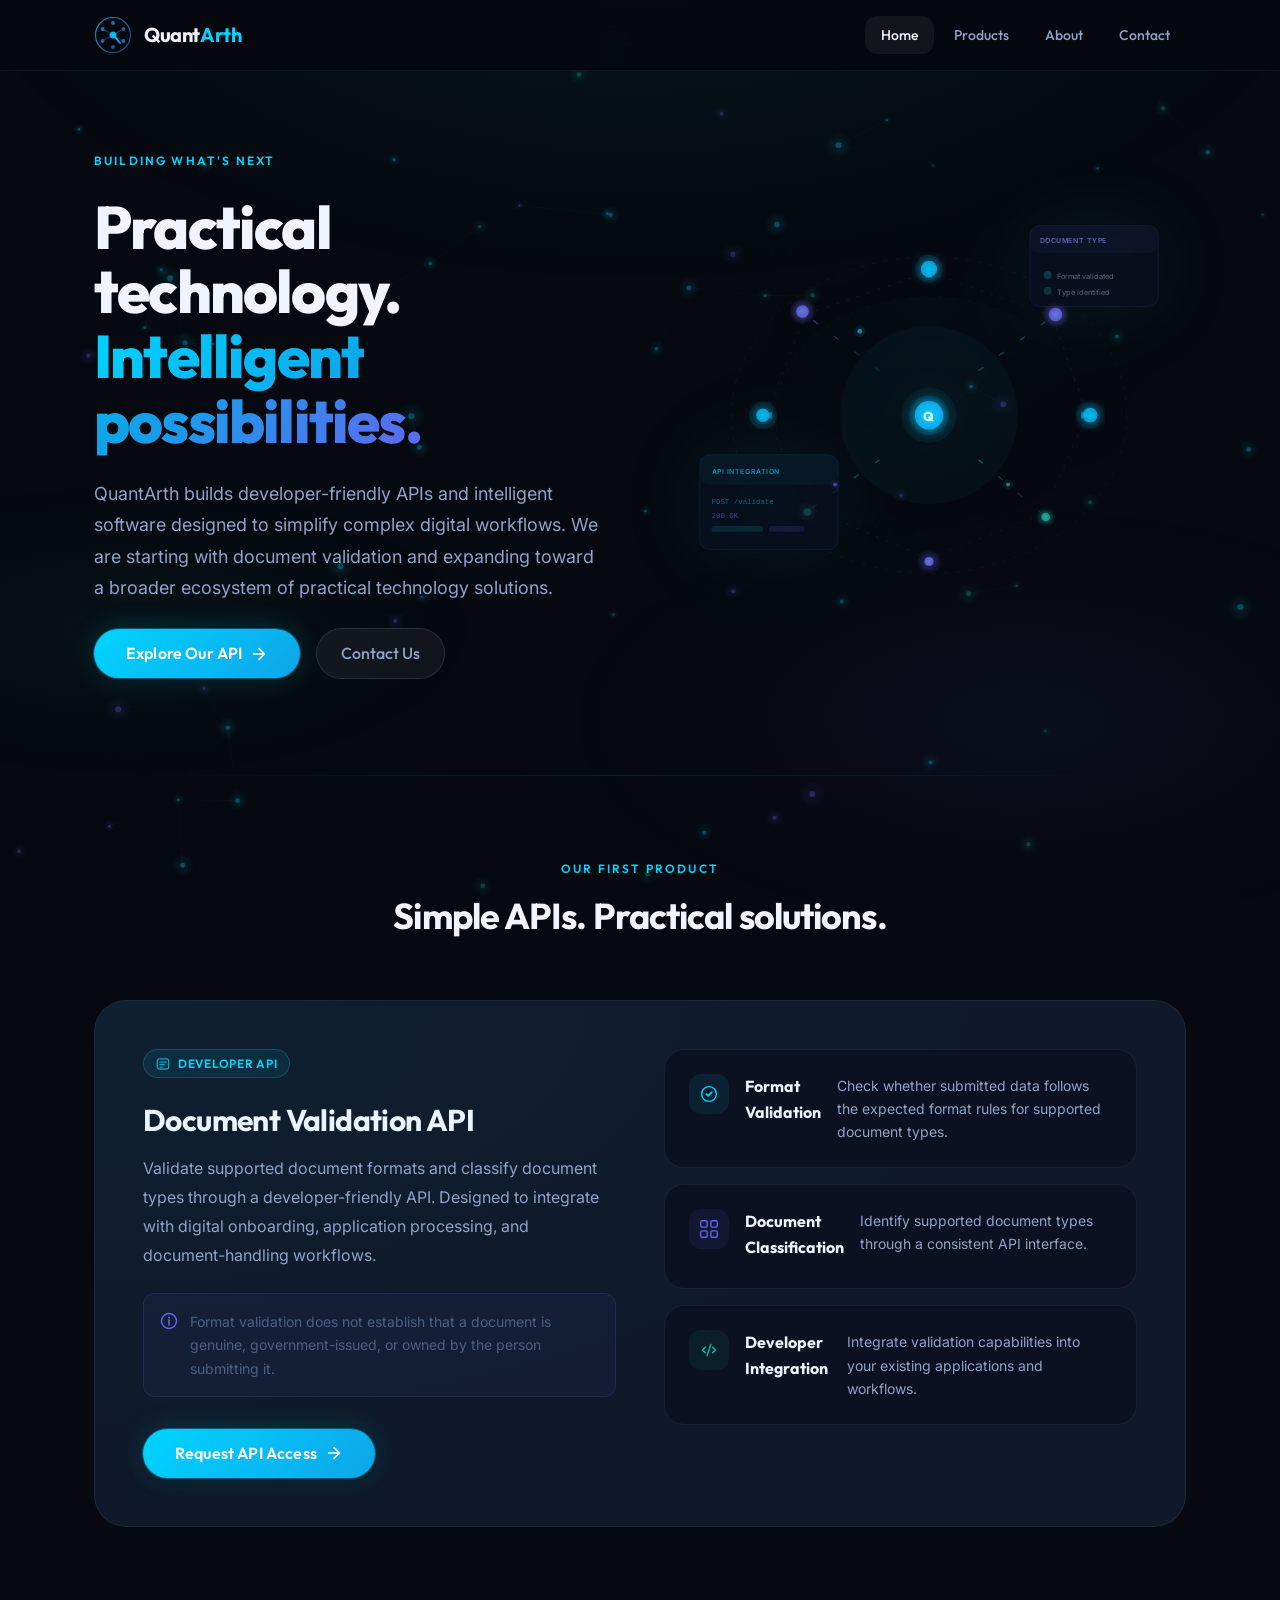
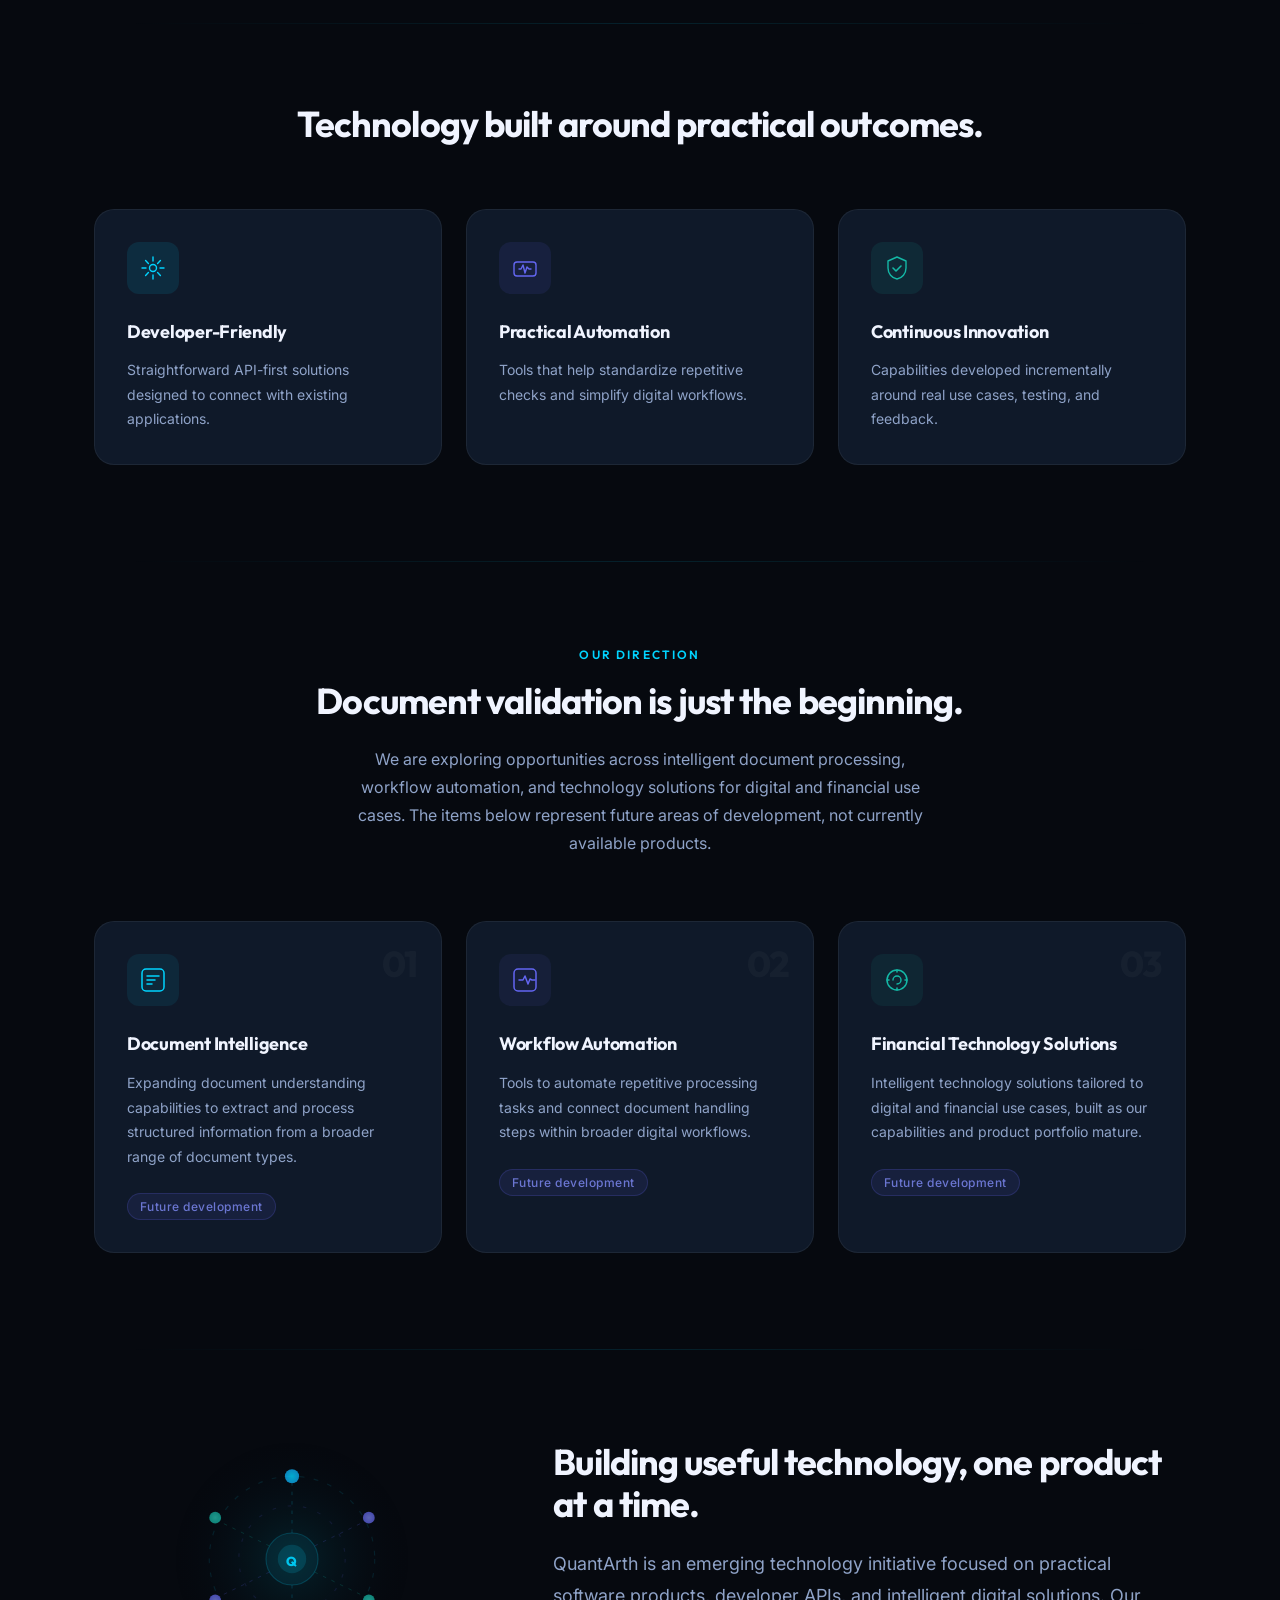
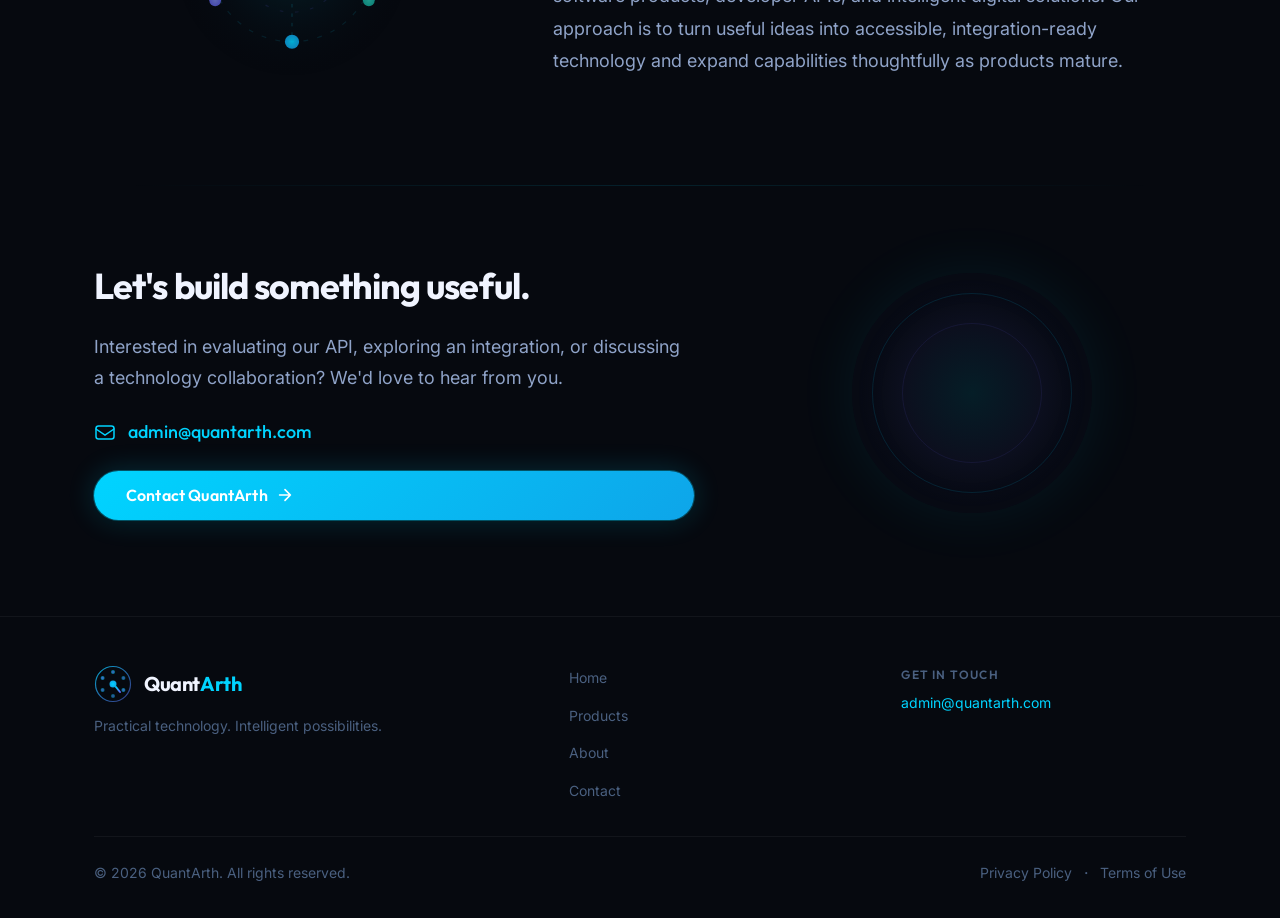
==== commit 26a2f4a4: "contact added and privacy and terms html added" ====
--- a/index.html
+++ b/index.html
@@ -4,13 +4,9 @@
   <meta charset="UTF-8" />
   <meta name="viewport" content="width=device-width, initial-scale=1.0" />
 
-  <!-- ═══════════════════════════════════════════════════════
-       SEO & METADATA
-       Update the title, description, and OG tags below
-       to match your final launch messaging.
-  ════════════════════════════════════════════════════════ -->
-  <title>QuantArth — AI-Powered Financial Intelligence</title>
-  <meta name="description" content="QuantArth is building intelligent technology that transforms complex financial data into clearer insights, smarter decisions, and more useful financial experiences. Coming soon." />
+  <!-- SEO & METADATA -->
+  <title>QuantArth | Developer APIs &amp; Intelligent Technology</title>
+  <meta name="description" content="QuantArth builds practical developer APIs and intelligent software solutions, starting with document validation and expanding toward workflow automation." />
   <meta name="robots" content="index, follow" />
   <meta name="author" content="QuantArth" />
   <meta name="theme-color" content="#06090f" />
@@ -18,8 +14,8 @@
   <!-- Open Graph -->
   <meta property="og:type"        content="website" />
   <meta property="og:url"         content="https://quantarth.com/" />
-  <meta property="og:title"       content="QuantArth — AI-Powered Financial Intelligence" />
-  <meta property="og:description" content="We're building intelligent technology that transforms complex financial data into clearer insights, smarter decisions, and more useful financial experiences." />
+  <meta property="og:title"       content="QuantArth | Developer APIs &amp; Intelligent Technology" />
+  <meta property="og:description" content="QuantArth builds practical developer APIs and intelligent software solutions, starting with document validation and expanding toward workflow automation." />
   <meta property="og:image"       content="https://quantarth.com/assets/og-image.png" />
   <meta property="og:image:width"  content="1200" />
   <meta property="og:image:height" content="630" />
@@ -27,14 +23,14 @@
 
   <!-- Twitter Card -->
   <meta name="twitter:card"        content="summary_large_image" />
-  <meta name="twitter:title"       content="QuantArth — AI-Powered Financial Intelligence" />
-  <meta name="twitter:description" content="Intelligent technology that transforms complex financial data into clearer insights and smarter decisions." />
+  <meta name="twitter:title"       content="QuantArth | Developer APIs &amp; Intelligent Technology" />
+  <meta name="twitter:description" content="Practical developer APIs and intelligent software solutions for complex digital workflows." />
   <meta name="twitter:image"       content="https://quantarth.com/assets/og-image.png" />
 
   <!-- Canonical -->
   <link rel="canonical" href="https://quantarth.com/" />
 
-  <!-- Favicon (inline SVG as data URI for zero-latency) -->
+  <!-- Favicon -->
   <link rel="icon" type="image/svg+xml" href="favicon.svg" />
 
   <!-- Preconnect for Google Fonts -->
@@ -44,14 +40,15 @@
   <!-- Stylesheet -->
   <link rel="stylesheet" href="assets/css/styles.css" />
 
-  <!-- Structured data -->
+  <!-- Structured Data -->
   <script type="application/ld+json">
   {
     "@context": "https://schema.org",
     "@type": "Organization",
     "name": "QuantArth",
     "url": "https://quantarth.com",
-    "description": "AI-powered financial intelligence platform"
+    "email": "admin@quantarth.com",
+    "description": "QuantArth builds practical developer APIs and intelligent software solutions for complex digital workflows."
   }
   </script>
 </head>
@@ -65,148 +62,128 @@
 
   <div class="site-wrapper">
 
-    <!-- ═══════════════════════════════════════════════════
-         HEADER
-    ════════════════════════════════════════════════════ -->
+    <!-- HEADER / NAV -->
     <header class="site-header" role="banner">
       <div class="container">
         <div class="header-inner">
 
           <!-- Logo -->
-          <a href="/" class="logo-link" aria-label="QuantArth — Home">
-            <!-- Custom SVG icon -->
+          <a href="/" class="logo-link" aria-label="QuantArth Home">
             <svg class="logo-icon" viewBox="0 0 38 38" fill="none" xmlns="http://www.w3.org/2000/svg" aria-hidden="true">
-              <!-- Outer ring -->
-              <circle cx="19" cy="19" r="17.5" stroke="url(#logo-ring-grad)" stroke-width="1.2" />
-              <!-- Inner structure: abstract Q + neural node geometry -->
-              <!-- Central node -->
-              <circle cx="19" cy="19" r="3.5" fill="url(#logo-center-grad)" />
-              <!-- Spoke nodes -->
-              <circle cx="19" cy="7"  r="2"   fill="url(#logo-node-grad)" opacity="0.85" />
-              <circle cx="29.4" cy="13" r="2" fill="url(#logo-node-grad)" opacity="0.75" />
-              <circle cx="29.4" cy="25" r="2" fill="url(#logo-node-grad)" opacity="0.85" />
-              <circle cx="19" cy="31" r="2"   fill="url(#logo-node-grad)" opacity="0.7" />
-              <circle cx="8.6" cy="25" r="2"  fill="url(#logo-node-grad)" opacity="0.8" />
-              <circle cx="8.6" cy="13" r="2"  fill="url(#logo-node-grad)" opacity="0.9" />
-              <!-- Spoke lines from center to nodes -->
-              <line x1="19" y1="15.5" x2="19"   y2="9"    stroke="url(#logo-spoke-grad)" stroke-width="0.8" />
-              <line x1="22" y1="17"   x2="27.7"  y2="14"   stroke="url(#logo-spoke-grad)" stroke-width="0.8" />
-              <line x1="22" y1="21"   x2="27.7"  y2="24"   stroke="url(#logo-spoke-grad)" stroke-width="0.8" />
-              <line x1="19" y1="22.5" x2="19"   y2="29"   stroke="url(#logo-spoke-grad)" stroke-width="0.8" />
-              <line x1="16" y1="21"   x2="10.3"  y2="24"   stroke="url(#logo-spoke-grad)" stroke-width="0.8" />
-              <line x1="16" y1="17"   x2="10.3"  y2="14"   stroke="url(#logo-spoke-grad)" stroke-width="0.8" />
-              <!-- Q tail -->
-              <line x1="22" y1="22" x2="26" y2="27" stroke="url(#logo-tail-grad)" stroke-width="2" stroke-linecap="round" />
-
-              <!-- Gradient definitions -->
+              <circle cx="19" cy="19" r="17.5" stroke="url(#hdr-ring)" stroke-width="1.2" />
+              <circle cx="19" cy="19" r="3.5" fill="url(#hdr-center)" />
+              <circle cx="19" cy="7"  r="2" fill="url(#hdr-node)" opacity="0.85" />
+              <circle cx="29.4" cy="13" r="2" fill="url(#hdr-node)" opacity="0.75" />
+              <circle cx="29.4" cy="25" r="2" fill="url(#hdr-node)" opacity="0.85" />
+              <circle cx="19" cy="31" r="2" fill="url(#hdr-node)" opacity="0.7" />
+              <circle cx="8.6" cy="25" r="2" fill="url(#hdr-node)" opacity="0.8" />
+              <circle cx="8.6" cy="13" r="2" fill="url(#hdr-node)" opacity="0.9" />
+              <line x1="19" y1="15.5" x2="19" y2="9" stroke="url(#hdr-spoke)" stroke-width="0.8" />
+              <line x1="22" y1="17" x2="27.7" y2="14" stroke="url(#hdr-spoke)" stroke-width="0.8" />
+              <line x1="22" y1="21" x2="27.7" y2="24" stroke="url(#hdr-spoke)" stroke-width="0.8" />
+              <line x1="19" y1="22.5" x2="19" y2="29" stroke="url(#hdr-spoke)" stroke-width="0.8" />
+              <line x1="16" y1="21" x2="10.3" y2="24" stroke="url(#hdr-spoke)" stroke-width="0.8" />
+              <line x1="16" y1="17" x2="10.3" y2="14" stroke="url(#hdr-spoke)" stroke-width="0.8" />
+              <line x1="22" y1="22" x2="26" y2="27" stroke="url(#hdr-tail)" stroke-width="2" stroke-linecap="round" />
               <defs>
-                <linearGradient id="logo-ring-grad" x1="0" y1="0" x2="38" y2="38" gradientUnits="userSpaceOnUse">
-                  <stop offset="0%"   stop-color="#00d4ff" stop-opacity="0.8" />
+                <linearGradient id="hdr-ring" x1="0" y1="0" x2="38" y2="38" gradientUnits="userSpaceOnUse">
+                  <stop offset="0%" stop-color="#00d4ff" stop-opacity="0.8" />
                   <stop offset="100%" stop-color="#6366f1" stop-opacity="0.5" />
                 </linearGradient>
-                <radialGradient id="logo-center-grad" cx="50%" cy="50%" r="50%">
-                  <stop offset="0%"   stop-color="#00d4ff" />
+                <radialGradient id="hdr-center" cx="50%" cy="50%" r="50%">
+                  <stop offset="0%" stop-color="#00d4ff" />
                   <stop offset="100%" stop-color="#0ea5e9" />
                 </radialGradient>
-                <radialGradient id="logo-node-grad" cx="50%" cy="50%" r="50%">
-                  <stop offset="0%"   stop-color="#6366f1" />
+                <radialGradient id="hdr-node" cx="50%" cy="50%" r="50%">
+                  <stop offset="0%" stop-color="#6366f1" />
                   <stop offset="100%" stop-color="#00d4ff" stop-opacity="0.6" />
                 </radialGradient>
-                <linearGradient id="logo-spoke-grad" x1="0%" y1="0%" x2="100%" y2="100%">
-                  <stop offset="0%"   stop-color="#00d4ff" stop-opacity="0.7" />
+                <linearGradient id="hdr-spoke" x1="0%" y1="0%" x2="100%" y2="100%">
+                  <stop offset="0%" stop-color="#00d4ff" stop-opacity="0.7" />
                   <stop offset="100%" stop-color="#6366f1" stop-opacity="0.3" />
                 </linearGradient>
-                <linearGradient id="logo-tail-grad" x1="0%" y1="0%" x2="100%" y2="100%">
-                  <stop offset="0%"   stop-color="#00d4ff" />
+                <linearGradient id="hdr-tail" x1="0%" y1="0%" x2="100%" y2="100%">
+                  <stop offset="0%" stop-color="#00d4ff" />
                   <stop offset="100%" stop-color="#6366f1" />
                 </linearGradient>
               </defs>
             </svg>
-
             <span class="logo-wordmark">Quant<span>Arth</span></span>
           </a>
 
-          <!-- Coming Soon status badge -->
-          <div class="status-badge" aria-label="Status: Coming Soon">
-            <span class="status-dot" aria-hidden="true"></span>
-            COMING SOON
-          </div>
+          <!-- Primary Navigation -->
+          <nav class="primary-nav" aria-label="Primary navigation">
+            <ul class="nav-list" role="list">
+              <li><a class="nav-link" href="#home">Home</a></li>
+              <li><a class="nav-link" href="#products">Products</a></li>
+              <li><a class="nav-link" href="#about">About</a></li>
+              <li><a class="nav-link" href="#contact">Contact</a></li>
+            </ul>
+          </nav>
+
+          <!-- Mobile nav toggle -->
+          <button
+            class="nav-toggle"
+            id="nav-toggle"
+            aria-label="Open navigation menu"
+            aria-expanded="false"
+            aria-controls="mobile-nav"
+          >
+            <span class="nav-toggle-bar"></span>
+            <span class="nav-toggle-bar"></span>
+            <span class="nav-toggle-bar"></span>
+          </button>
 
         </div>
       </div>
+
+      <!-- Mobile navigation drawer -->
+      <nav class="mobile-nav" id="mobile-nav" aria-label="Mobile navigation" aria-hidden="true">
+        <ul class="mobile-nav-list" role="list">
+          <li><a class="mobile-nav-link" href="#home">Home</a></li>
+          <li><a class="mobile-nav-link" href="#products">Products</a></li>
+          <li><a class="mobile-nav-link" href="#about">About</a></li>
+          <li><a class="mobile-nav-link" href="#contact">Contact</a></li>
+        </ul>
+      </nav>
     </header>
 
-    <!-- ═══════════════════════════════════════════════════
-         MAIN
-    ════════════════════════════════════════════════════ -->
     <main id="main-content">
 
-      <!-- ── Hero ──────────────────────────────────────── -->
-      <section class="hero" aria-labelledby="hero-heading">
+      <!-- HERO SECTION -->
+      <section class="hero" id="home" aria-labelledby="hero-heading">
         <div class="container">
           <div class="hero-inner">
 
-            <!-- Text Column -->
             <div class="hero-text">
-
-              <span class="hero-label" aria-label="Section label: Financial intelligence, reimagined">
-                Financial Intelligence, Reimagined
-              </span>
+              <span class="hero-label">BUILDING WHAT'S NEXT</span>
 
               <h1 class="hero-headline" id="hero-heading">
-                Making financial<br />
-                complexity,&nbsp;<span class="highlight">intelligent.</span>
+                Practical technology.<br /><span class="highlight">Intelligent possibilities.</span>
               </h1>
 
               <p class="hero-body">
-                We're building intelligent technology that transforms complex financial data into clearer insights, smarter decisions, and more useful financial experiences.
+                QuantArth builds developer-friendly APIs and intelligent software designed to simplify complex digital workflows. We are starting with document validation and expanding toward a broader ecosystem of practical technology solutions.
               </p>
 
               <div class="hero-cta-group">
                 <div class="cta-row">
-                  <!--
-                    ════════════════════════════════════════════════
-                    CONTACT EMAIL — update before going live.
-                    Replace  hello@quantarth.com  with your actual
-                    address. Search this file for CONTACT_EMAIL to
-                    find all instances quickly.
-                    ════════════════════════════════════════════════
-                  -->
-                  <a
-                    id="cta-connect"
-                    class="btn-primary"
-                    href="mailto:hello@quantarth.com"
-                    aria-label="Connect with QuantArth — opens email client"
-                  >
-                    Connect with us
-                    <!-- Arrow icon -->
+                  <a id="cta-explore-api" class="btn-primary" href="#products" aria-label="Explore our Document Validation API">
+                    Explore Our API
                     <svg class="btn-icon" viewBox="0 0 20 20" fill="none" xmlns="http://www.w3.org/2000/svg" aria-hidden="true">
                       <path d="M4 10h12M10 4l6 6-6 6" stroke="currentColor" stroke-width="1.8" stroke-linecap="round" stroke-linejoin="round"/>
                     </svg>
                   </a>
+                  <a id="cta-hero-contact" class="btn-secondary" href="#contact" aria-label="Contact QuantArth">
+                    Contact Us
+                  </a>
                 </div>
-
-                <p class="cta-secondary-text">
-                  A new chapter in financial intelligence is taking shape.
-                </p>
-              </div>
-
+              </div>
             </div>
 
-            <!-- Visual Column -->
             <div class="hero-visual" aria-hidden="true">
-              <!--
-                Abstract SVG visual: interconnected neural/financial
-                node diagram with animated data flows.
-              -->
-              <svg
-                class="hero-svg-scene"
-                viewBox="0 0 520 480"
-                fill="none"
-                xmlns="http://www.w3.org/2000/svg"
-              >
+              <svg class="hero-svg-scene" viewBox="0 0 520 480" fill="none" xmlns="http://www.w3.org/2000/svg">
                 <defs>
-                  <!-- Glow filters -->
                   <filter id="glow-cyan" x="-50%" y="-50%" width="200%" height="200%">
                     <feGaussianBlur stdDeviation="6" result="blur"/>
                     <feMerge><feMergeNode in="blur"/><feMergeNode in="SourceGraphic"/></feMerge>
@@ -219,207 +196,138 @@
                     <feGaussianBlur stdDeviation="5" result="blur"/>
                     <feMerge><feMergeNode in="blur"/><feMergeNode in="SourceGraphic"/></feMerge>
                   </filter>
-
-                  <!-- Gradients -->
-                  <linearGradient id="grad-edge-cyan" x1="0%" y1="0%" x2="100%" y2="100%">
-                    <stop offset="0%"   stop-color="#00d4ff" stop-opacity="0.6"/>
+                  <linearGradient id="ge-cyan" x1="0%" y1="0%" x2="100%" y2="100%">
+                    <stop offset="0%" stop-color="#00d4ff" stop-opacity="0.6"/>
                     <stop offset="100%" stop-color="#0ea5e9" stop-opacity="0.1"/>
                   </linearGradient>
-                  <linearGradient id="grad-edge-indigo" x1="0%" y1="0%" x2="100%" y2="100%">
-                    <stop offset="0%"   stop-color="#6366f1" stop-opacity="0.5"/>
+                  <linearGradient id="ge-indigo" x1="0%" y1="0%" x2="100%" y2="100%">
+                    <stop offset="0%" stop-color="#6366f1" stop-opacity="0.5"/>
                     <stop offset="100%" stop-color="#00d4ff" stop-opacity="0.1"/>
                   </linearGradient>
-                  <linearGradient id="grad-edge-teal" x1="0%" y1="0%" x2="100%" y2="100%">
-                    <stop offset="0%"   stop-color="#14b8a6" stop-opacity="0.5"/>
+                  <linearGradient id="ge-teal" x1="0%" y1="0%" x2="100%" y2="100%">
+                    <stop offset="0%" stop-color="#14b8a6" stop-opacity="0.5"/>
                     <stop offset="100%" stop-color="#6366f1" stop-opacity="0.1"/>
                   </linearGradient>
-                  <radialGradient id="grad-center-node" cx="50%" cy="50%" r="50%">
-                    <stop offset="0%"   stop-color="#00d4ff"/>
+                  <radialGradient id="gn-cyan" cx="50%" cy="50%" r="50%">
+                    <stop offset="0%" stop-color="#00d4ff"/>
                     <stop offset="100%" stop-color="#0ea5e9"/>
                   </radialGradient>
-                  <radialGradient id="grad-node-indigo" cx="50%" cy="50%" r="50%">
-                    <stop offset="0%"   stop-color="#818cf8"/>
+                  <radialGradient id="gn-indigo" cx="50%" cy="50%" r="50%">
+                    <stop offset="0%" stop-color="#818cf8"/>
                     <stop offset="100%" stop-color="#6366f1"/>
                   </radialGradient>
-                  <radialGradient id="grad-node-teal" cx="50%" cy="50%" r="50%">
-                    <stop offset="0%"   stop-color="#2dd4bf"/>
+                  <radialGradient id="gn-teal" cx="50%" cy="50%" r="50%">
+                    <stop offset="0%" stop-color="#2dd4bf"/>
                     <stop offset="100%" stop-color="#14b8a6"/>
                   </radialGradient>
-                  <radialGradient id="grad-panel-bg" cx="50%" cy="0%" r="100%">
-                    <stop offset="0%"   stop-color="#0ea5e9" stop-opacity="0.07"/>
+                  <radialGradient id="gp-bg" cx="50%" cy="0%" r="100%">
+                    <stop offset="0%" stop-color="#0ea5e9" stop-opacity="0.07"/>
                     <stop offset="100%" stop-color="#06090f" stop-opacity="0"/>
                   </radialGradient>
-
-                  <!-- Clip path for data panel -->
-                  <clipPath id="panel-clip">
-                    <rect x="30" y="140" width="180" height="200" rx="14"/>
-                  </clipPath>
-
-                  <!-- Marker for arrowheads -->
                   <marker id="arrowhead" markerWidth="6" markerHeight="6" refX="5" refY="3" orient="auto">
                     <path d="M0,0 L0,6 L6,3 z" fill="rgba(0,212,255,0.5)"/>
                   </marker>
                 </defs>
 
-                <!-- ── Outer orbit rings ── -->
                 <g class="orbit-ring" style="transform-origin: 260px 240px;">
-                  <ellipse cx="260" cy="240" rx="200" ry="160"
-                    stroke="rgba(0,212,255,0.07)" stroke-width="1" stroke-dasharray="4 8"/>
+                  <ellipse cx="260" cy="240" rx="200" ry="160" stroke="rgba(0,212,255,0.07)" stroke-width="1" stroke-dasharray="4 8"/>
                 </g>
                 <g class="orbit-ring-reverse" style="transform-origin: 260px 240px;">
-                  <ellipse cx="260" cy="240" rx="155" ry="120"
-                    stroke="rgba(99,102,241,0.07)" stroke-width="1" stroke-dasharray="3 12"/>
-                </g>
-
-                <!-- ── Background glow blobs ── -->
-                <ellipse cx="260" cy="240" rx="160" ry="120" fill="url(#grad-panel-bg)" opacity="0.4"/>
-                <circle  cx="260" cy="240" r="90" fill="rgba(0,212,255,0.03)"/>
-
-                <!-- ── Connection edges (data flows) ── -->
-                <!-- Center → Top -->
-                <line x1="260" y1="175" x2="260" y2="95"
-                  stroke="url(#grad-edge-cyan)" stroke-width="1.2"
-                  class="data-flow" marker-end="url(#arrowhead)"/>
-                <!-- Center → Top-right -->
-                <line x1="310" y1="195" x2="385" y2="140"
-                  stroke="url(#grad-edge-cyan)" stroke-width="1.2"
-                  class="data-flow-slow"/>
-                <!-- Center → Right -->
-                <line x1="325" y1="240" x2="420" y2="240"
-                  stroke="url(#grad-edge-indigo)" stroke-width="1.2"
-                  class="data-flow" marker-end="url(#arrowhead)"/>
-                <!-- Center → Bottom-right -->
-                <line x1="310" y1="285" x2="375" y2="340"
-                  stroke="url(#grad-edge-teal)" stroke-width="1.2"
-                  class="data-flow-slow"/>
-                <!-- Center → Bottom -->
-                <line x1="260" y1="305" x2="260" y2="385"
-                  stroke="url(#grad-edge-indigo)" stroke-width="1.2"
-                  class="data-flow"/>
-                <!-- Center → Bottom-left -->
-                <line x1="210" y1="285" x2="140" y2="335"
-                  stroke="url(#grad-edge-cyan)" stroke-width="1.2"
-                  class="data-flow-slow"/>
-                <!-- Center → Left -->
-                <line x1="195" y1="240" x2="95" y2="240"
-                  stroke="url(#grad-edge-teal)" stroke-width="1.2"
-                  class="data-flow" marker-end="url(#arrowhead)"/>
-                <!-- Center → Top-left -->
-                <line x1="210" y1="195" x2="135" y2="138"
-                  stroke="url(#grad-edge-indigo)" stroke-width="1.2"
-                  class="data-flow-slow"/>
-
-                <!-- Secondary connections between outer nodes -->
-                <line x1="260" y1="95"  x2="385" y2="140"
-                  stroke="rgba(99,102,241,0.15)" stroke-width="0.8" stroke-dasharray="3 8"/>
-                <line x1="385" y1="140" x2="420" y2="240"
-                  stroke="rgba(0,212,255,0.12)" stroke-width="0.8" stroke-dasharray="3 8"/>
-                <line x1="420" y1="240" x2="375" y2="340"
-                  stroke="rgba(20,184,166,0.12)" stroke-width="0.8" stroke-dasharray="3 8"/>
-                <line x1="375" y1="340" x2="260" y2="385"
-                  stroke="rgba(99,102,241,0.15)" stroke-width="0.8" stroke-dasharray="3 8"/>
-                <line x1="260" y1="385" x2="140" y2="335"
-                  stroke="rgba(0,212,255,0.12)" stroke-width="0.8" stroke-dasharray="3 8"/>
-                <line x1="140" y1="335" x2="95"  y2="240"
-                  stroke="rgba(20,184,166,0.12)" stroke-width="0.8" stroke-dasharray="3 8"/>
-                <line x1="95"  y1="240" x2="135" y2="138"
-                  stroke="rgba(99,102,241,0.15)" stroke-width="0.8" stroke-dasharray="3 8"/>
-                <line x1="135" y1="138" x2="260" y2="95"
-                  stroke="rgba(0,212,255,0.12)" stroke-width="0.8" stroke-dasharray="3 8"/>
-
-                <!-- ── Outer nodes (floated group for motion) ── -->
+                  <ellipse cx="260" cy="240" rx="155" ry="120" stroke="rgba(99,102,241,0.07)" stroke-width="1" stroke-dasharray="3 12"/>
+                </g>
+
+                <ellipse cx="260" cy="240" rx="160" ry="120" fill="url(#gp-bg)" opacity="0.4"/>
+                <circle cx="260" cy="240" r="90" fill="rgba(0,212,255,0.03)"/>
+
+                <line x1="260" y1="175" x2="260" y2="95" stroke="url(#ge-cyan)" stroke-width="1.2" class="data-flow" marker-end="url(#arrowhead)"/>
+                <line x1="310" y1="195" x2="385" y2="140" stroke="url(#ge-cyan)" stroke-width="1.2" class="data-flow-slow"/>
+                <line x1="325" y1="240" x2="420" y2="240" stroke="url(#ge-indigo)" stroke-width="1.2" class="data-flow" marker-end="url(#arrowhead)"/>
+                <line x1="310" y1="285" x2="375" y2="340" stroke="url(#ge-teal)" stroke-width="1.2" class="data-flow-slow"/>
+                <line x1="260" y1="305" x2="260" y2="385" stroke="url(#ge-indigo)" stroke-width="1.2" class="data-flow"/>
+                <line x1="210" y1="285" x2="140" y2="335" stroke="url(#ge-cyan)" stroke-width="1.2" class="data-flow-slow"/>
+                <line x1="195" y1="240" x2="95" y2="240" stroke="url(#ge-teal)" stroke-width="1.2" class="data-flow" marker-end="url(#arrowhead)"/>
+                <line x1="210" y1="195" x2="135" y2="138" stroke="url(#ge-indigo)" stroke-width="1.2" class="data-flow-slow"/>
+
+                <line x1="260" y1="95" x2="385" y2="140" stroke="rgba(99,102,241,0.15)" stroke-width="0.8" stroke-dasharray="3 8"/>
+                <line x1="385" y1="140" x2="420" y2="240" stroke="rgba(0,212,255,0.12)" stroke-width="0.8" stroke-dasharray="3 8"/>
+                <line x1="420" y1="240" x2="375" y2="340" stroke="rgba(20,184,166,0.12)" stroke-width="0.8" stroke-dasharray="3 8"/>
+                <line x1="375" y1="340" x2="260" y2="385" stroke="rgba(99,102,241,0.15)" stroke-width="0.8" stroke-dasharray="3 8"/>
+                <line x1="260" y1="385" x2="140" y2="335" stroke="rgba(0,212,255,0.12)" stroke-width="0.8" stroke-dasharray="3 8"/>
+                <line x1="140" y1="335" x2="95" y2="240" stroke="rgba(20,184,166,0.12)" stroke-width="0.8" stroke-dasharray="3 8"/>
+                <line x1="95" y1="240" x2="135" y2="138" stroke="rgba(99,102,241,0.15)" stroke-width="0.8" stroke-dasharray="3 8"/>
+                <line x1="135" y1="138" x2="260" y2="95" stroke="rgba(0,212,255,0.12)" stroke-width="0.8" stroke-dasharray="3 8"/>
+
                 <g class="float-group" style="animation-delay: 0s;">
-                  <!-- Top -->
-                  <circle class="hero-node-js" cx="260" cy="92"  r="7" fill="url(#grad-center-node)" filter="url(#glow-cyan)" opacity="0.9"/>
+                  <circle class="hero-node-js" cx="260" cy="92" r="7" fill="url(#gn-cyan)" filter="url(#glow-cyan)" opacity="0.9"/>
                   <circle cx="260" cy="92" r="14" fill="rgba(0,212,255,0.08)"/>
                 </g>
                 <g class="float-group" style="animation-delay: -1s;">
-                  <!-- Top-right -->
-                  <circle class="hero-node-js" cx="388" cy="138" r="5.5" fill="url(#grad-node-indigo)" filter="url(#glow-indigo)" opacity="0.85"/>
+                  <circle class="hero-node-js" cx="388" cy="138" r="5.5" fill="url(#gn-indigo)" filter="url(#glow-indigo)" opacity="0.85"/>
                   <circle cx="388" cy="138" r="12" fill="rgba(99,102,241,0.06)"/>
                 </g>
                 <g class="float-group" style="animation-delay: -2s;">
-                  <!-- Right -->
-                  <circle class="hero-node-js" cx="423" cy="240" r="7" fill="url(#grad-center-node)" filter="url(#glow-cyan)" opacity="0.9"/>
+                  <circle class="hero-node-js" cx="423" cy="240" r="7" fill="url(#gn-cyan)" filter="url(#glow-cyan)" opacity="0.9"/>
                   <circle cx="423" cy="240" r="14" fill="rgba(0,212,255,0.07)"/>
                 </g>
                 <g class="float-group" style="animation-delay: -3s;">
-                  <!-- Bottom-right -->
-                  <circle class="hero-node-js" cx="378" cy="343" r="5" fill="url(#grad-node-teal)" filter="url(#glow-soft)" opacity="0.8"/>
+                  <circle class="hero-node-js" cx="378" cy="343" r="5" fill="url(#gn-teal)" filter="url(#glow-soft)" opacity="0.8"/>
                   <circle cx="378" cy="343" r="10" fill="rgba(20,184,166,0.06)"/>
                 </g>
                 <g class="float-group" style="animation-delay: -1.5s;">
-                  <!-- Bottom -->
-                  <circle class="hero-node-js" cx="260" cy="388" r="6" fill="url(#grad-node-indigo)" filter="url(#glow-indigo)" opacity="0.85"/>
+                  <circle class="hero-node-js" cx="260" cy="388" r="6" fill="url(#gn-indigo)" filter="url(#glow-indigo)" opacity="0.85"/>
                   <circle cx="260" cy="388" r="12" fill="rgba(99,102,241,0.06)"/>
                 </g>
                 <g class="float-group" style="animation-delay: -2.5s;">
-                  <!-- Bottom-left -->
-                  <circle class="hero-node-js" cx="137" cy="338" r="5" fill="url(#grad-node-teal)" filter="url(#glow-soft)" opacity="0.8"/>
+                  <circle class="hero-node-js" cx="137" cy="338" r="5" fill="url(#gn-teal)" filter="url(#glow-soft)" opacity="0.8"/>
                   <circle cx="137" cy="338" r="10" fill="rgba(20,184,166,0.06)"/>
                 </g>
                 <g class="float-group" style="animation-delay: -0.5s;">
-                  <!-- Left -->
-                  <circle class="hero-node-js" cx="92"  cy="240" r="7" fill="url(#grad-center-node)" filter="url(#glow-cyan)" opacity="0.9"/>
-                  <circle cx="92"  cy="240" r="14" fill="rgba(0,212,255,0.07)"/>
+                  <circle class="hero-node-js" cx="92" cy="240" r="7" fill="url(#gn-cyan)" filter="url(#glow-cyan)" opacity="0.9"/>
+                  <circle cx="92" cy="240" r="14" fill="rgba(0,212,255,0.07)"/>
                 </g>
                 <g class="float-group" style="animation-delay: -3.5s;">
-                  <!-- Top-left -->
-                  <circle class="hero-node-js" cx="132" cy="135" r="5.5" fill="url(#grad-node-indigo)" filter="url(#glow-indigo)" opacity="0.85"/>
+                  <circle class="hero-node-js" cx="132" cy="135" r="5.5" fill="url(#gn-indigo)" filter="url(#glow-indigo)" opacity="0.85"/>
                   <circle cx="132" cy="135" r="12" fill="rgba(99,102,241,0.06)"/>
                 </g>
 
-                <!-- ── Central node ── -->
                 <circle cx="260" cy="240" r="28" fill="rgba(0,212,255,0.05)" />
                 <circle cx="260" cy="240" r="20" fill="rgba(0,212,255,0.08)" />
-                <circle class="hero-node-js" cx="260" cy="240" r="13" fill="url(#grad-center-node)" filter="url(#glow-cyan)"/>
-                <!-- Q monogram at centre -->
-                <text x="260" y="246" text-anchor="middle" font-family="Outfit, Inter, sans-serif"
-                  font-size="13" font-weight="800" fill="#fff" opacity="0.95">Q</text>
-
-                <!-- ── Mini data panel (bottom-left) ── -->
-                <g transform="translate(28, 280)" opacity="0.72">
-                  <rect width="130" height="90" rx="10" fill="rgba(11,17,32,0.85)" stroke="rgba(0,212,255,0.15)" stroke-width="0.8"/>
-                  <!-- Panel header -->
-                  <rect x="0" y="0" width="130" height="28" rx="10" fill="rgba(0,212,255,0.06)"/>
-                  <text x="12" y="18" font-family="Inter, sans-serif" font-size="7" font-weight="600" fill="rgba(0,212,255,0.8)" letter-spacing="0.08em">SIGNAL ANALYSIS</text>
-                  <!-- Sparkline -->
-                  <polyline points="10,52 24,44 38,56 52,38 66,46 80,35 94,42 108,30 120,38"
-                    fill="none" stroke="#00d4ff" stroke-width="1.5" stroke-linecap="round" stroke-linejoin="round" opacity="0.7"/>
-                  <!-- Under-sparkline fill -->
-                  <polygon points="10,52 24,44 38,56 52,38 66,46 80,35 94,42 108,30 120,38 120,70 10,70"
-                    fill="rgba(0,212,255,0.06)"/>
-                  <!-- Labels -->
-                  <text x="10" y="78" font-family="Inter, sans-serif" font-size="6" fill="rgba(143,163,200,0.6)">1D</text>
-                  <text x="55" y="78" font-family="Inter, sans-serif" font-size="6" fill="rgba(143,163,200,0.6)">7D</text>
-                  <text x="112" y="78" font-family="Inter, sans-serif" font-size="6" fill="rgba(143,163,200,0.6)">30D</text>
-                </g>
-
-                <!-- ── Mini intelligence panel (top-right) ── -->
-                <g transform="translate(358, 52)" opacity="0.7">
-                  <rect width="120" height="75" rx="10" fill="rgba(11,17,32,0.85)" stroke="rgba(99,102,241,0.18)" stroke-width="0.8"/>
-                  <rect x="0" y="0" width="120" height="26" rx="10" fill="rgba(99,102,241,0.06)"/>
-                  <text x="10" y="17" font-family="Inter, sans-serif" font-size="7" font-weight="600" fill="rgba(129,140,248,0.9)" letter-spacing="0.08em">AI CONFIDENCE</text>
-                  <!-- Bar chart -->
-                  <rect x="10" y="38" width="18" height="22" rx="2" fill="rgba(99,102,241,0.35)"/>
-                  <rect x="34" y="30" width="18" height="30" rx="2" fill="rgba(99,102,241,0.55)"/>
-                  <rect x="58" y="34" width="18" height="26" rx="2" fill="rgba(99,102,241,0.45)"/>
-                  <rect x="82" y="24" width="18" height="36" rx="2" fill="rgba(99,102,241,0.8)"/>
-                  <text x="90" y="18" font-family="Inter, sans-serif" font-size="8" font-weight="700" fill="rgba(129,140,248,1)">97%</text>
-                </g>
-
-                <!-- ── Floating data points ── -->
+                <circle class="hero-node-js" cx="260" cy="240" r="13" fill="url(#gn-cyan)" filter="url(#glow-cyan)"/>
+                <text x="260" y="246" text-anchor="middle" font-family="Outfit, Inter, sans-serif" font-size="13" font-weight="800" fill="#fff" opacity="0.95">Q</text>
+
+                <!-- Mini API panel -->
+                <g transform="translate(28, 280)" opacity="0.75">
+                  <rect width="140" height="96" rx="10" fill="rgba(11,17,32,0.88)" stroke="rgba(0,212,255,0.15)" stroke-width="0.8"/>
+                  <rect x="0" y="0" width="140" height="30" rx="10" fill="rgba(0,212,255,0.06)"/>
+                  <text x="12" y="19" font-family="Inter, sans-serif" font-size="7" font-weight="600" fill="rgba(0,212,255,0.85)" letter-spacing="0.08em">API INTEGRATION</text>
+                  <text x="12" y="50" font-family="monospace" font-size="7.5" fill="rgba(0,212,255,0.6)">POST /validate</text>
+                  <text x="12" y="64" font-family="monospace" font-size="7.5" fill="rgba(129,140,248,0.6)">200 OK</text>
+                  <rect x="12" y="72" width="52" height="6" rx="3" fill="rgba(0,212,255,0.18)"/>
+                  <rect x="70" y="72" width="36" height="6" rx="3" fill="rgba(99,102,241,0.18)"/>
+                </g>
+
+                <!-- Mini classification panel -->
+                <g transform="translate(362, 48)" opacity="0.75">
+                  <rect width="130" height="82" rx="10" fill="rgba(11,17,32,0.88)" stroke="rgba(99,102,241,0.18)" stroke-width="0.8"/>
+                  <rect x="0" y="0" width="130" height="28" rx="10" fill="rgba(99,102,241,0.07)"/>
+                  <text x="10" y="18" font-family="Inter, sans-serif" font-size="7" font-weight="600" fill="rgba(129,140,248,0.9)" letter-spacing="0.08em">DOCUMENT TYPE</text>
+                  <circle cx="18" cy="50" r="4" fill="rgba(0,212,255,0.3)"/>
+                  <text x="28" y="54" font-family="Inter, sans-serif" font-size="7.5" fill="rgba(143,163,200,0.8)">Format validated</text>
+                  <circle cx="18" cy="66" r="4" fill="rgba(20,184,166,0.3)"/>
+                  <text x="28" y="70" font-family="Inter, sans-serif" font-size="7.5" fill="rgba(143,163,200,0.8)">Type identified</text>
+                </g>
+
                 <g class="float-group" style="animation-delay: -4s;">
                   <circle cx="190" cy="155" r="2.5" fill="rgba(0,212,255,0.6)"/>
-                  <circle cx="190" cy="155" r="6"   fill="rgba(0,212,255,0.08)"/>
+                  <circle cx="190" cy="155" r="6" fill="rgba(0,212,255,0.08)"/>
                 </g>
                 <g class="float-group" style="animation-delay: -5s;">
-                  <circle cx="340" cy="310" r="2"   fill="rgba(20,184,166,0.7)"/>
-                  <circle cx="340" cy="310" r="5"   fill="rgba(20,184,166,0.08)"/>
+                  <circle cx="340" cy="310" r="2" fill="rgba(20,184,166,0.7)"/>
+                  <circle cx="340" cy="310" r="5" fill="rgba(20,184,166,0.08)"/>
                 </g>
                 <g class="float-group" style="animation-delay: -2s;">
-                  <circle cx="165" cy="310" r="2"   fill="rgba(99,102,241,0.6)"/>
-                  <circle cx="165" cy="310" r="5"   fill="rgba(99,102,241,0.07)"/>
+                  <circle cx="165" cy="310" r="2" fill="rgba(99,102,241,0.6)"/>
+                  <circle cx="165" cy="310" r="5" fill="rgba(99,102,241,0.07)"/>
                 </g>
               </svg>
             </div>
@@ -428,154 +336,383 @@
         </div>
       </section>
 
-      <!-- ── Themes Section ─────────────────────────────── -->
-      <section class="themes-section" aria-labelledby="themes-heading">
+      <!-- PRODUCTS SECTION -->
+      <section class="products-section" id="products" aria-labelledby="products-heading">
         <div class="container">
 
-          <div class="themes-header">
-            <span class="section-label">What we're building</span>
-            <h2 class="section-title" id="themes-heading">
-              Intelligence by design,<br />purpose-built for finance.
-            </h2>
+          <div class="section-header reveal">
+            <span class="section-label">OUR FIRST PRODUCT</span>
+            <h2 class="section-title" id="products-heading">Simple APIs. Practical solutions.</h2>
+          </div>
+
+          <div class="product-spotlight reveal reveal--delay-1">
+            <div class="product-spotlight-inner">
+
+              <div class="product-info">
+                <div class="product-badge">
+                  <svg class="product-badge-icon" viewBox="0 0 22 22" fill="none" xmlns="http://www.w3.org/2000/svg" aria-hidden="true">
+                    <rect x="2" y="3" width="18" height="16" rx="3" stroke="currentColor" stroke-width="1.5"/>
+                    <line x1="6" y1="8" x2="16" y2="8" stroke="currentColor" stroke-width="1.4" stroke-linecap="round"/>
+                    <line x1="6" y1="12" x2="13" y2="12" stroke="currentColor" stroke-width="1.4" stroke-linecap="round"/>
+                    <line x1="6" y1="16" x2="10" y2="16" stroke="currentColor" stroke-width="1.4" stroke-linecap="round"/>
+                  </svg>
+                  Developer API
+                </div>
+
+                <h3 class="product-title">Document Validation API</h3>
+                <p class="product-description">
+                  Validate supported document formats and classify document types through a developer-friendly API. Designed to integrate with digital onboarding, application processing, and document-handling workflows.
+                </p>
+
+                <div class="product-note" role="note">
+                  <svg class="product-note-icon" viewBox="0 0 18 18" fill="none" xmlns="http://www.w3.org/2000/svg" aria-hidden="true">
+                    <circle cx="9" cy="9" r="7.5" stroke="currentColor" stroke-width="1.4"/>
+                    <line x1="9" y1="8" x2="9" y2="13" stroke="currentColor" stroke-width="1.6" stroke-linecap="round"/>
+                    <circle cx="9" cy="5.5" r="1" fill="currentColor"/>
+                  </svg>
+                  <p>Format validation does not establish that a document is genuine, government-issued, or owned by the person submitting it.</p>
+                </div>
+
+                <a
+                  id="cta-api-access"
+                  class="btn-primary"
+                  href="mailto:admin@quantarth.com?subject=QuantArth%20Document%20Validation%20API%20%E2%80%94%20Early%20Access"
+                  aria-label="Request early access to the Document Validation API"
+                >
+                  Request API Access
+                  <svg class="btn-icon" viewBox="0 0 20 20" fill="none" xmlns="http://www.w3.org/2000/svg" aria-hidden="true">
+                    <path d="M4 10h12M10 4l6 6-6 6" stroke="currentColor" stroke-width="1.8" stroke-linecap="round" stroke-linejoin="round"/>
+                  </svg>
+                </a>
+              </div>
+
+              <div class="capability-cards">
+                <article class="capability-card reveal reveal--delay-1" aria-label="Format Validation capability">
+                  <div class="cap-card-icon-wrap" aria-hidden="true">
+                    <svg class="cap-card-icon" viewBox="0 0 24 24" fill="none" xmlns="http://www.w3.org/2000/svg">
+                      <path d="M9 12l2 2 4-4" stroke="currentColor" stroke-width="1.8" stroke-linecap="round" stroke-linejoin="round"/>
+                      <circle cx="12" cy="12" r="8" stroke="currentColor" stroke-width="1.5"/>
+                    </svg>
+                  </div>
+                  <h4 class="cap-card-title">Format Validation</h4>
+                  <p class="cap-card-body">Check whether submitted data follows the expected format rules for supported document types.</p>
+                </article>
+
+                <article class="capability-card reveal reveal--delay-2" aria-label="Document Classification capability">
+                  <div class="cap-card-icon-wrap" aria-hidden="true">
+                    <svg class="cap-card-icon" viewBox="0 0 24 24" fill="none" xmlns="http://www.w3.org/2000/svg">
+                      <rect x="3" y="3" width="7" height="7" rx="1.5" stroke="currentColor" stroke-width="1.5"/>
+                      <rect x="14" y="3" width="7" height="7" rx="1.5" stroke="currentColor" stroke-width="1.5"/>
+                      <rect x="3" y="14" width="7" height="7" rx="1.5" stroke="currentColor" stroke-width="1.5"/>
+                      <rect x="14" y="14" width="7" height="7" rx="1.5" stroke="currentColor" stroke-width="1.5"/>
+                    </svg>
+                  </div>
+                  <h4 class="cap-card-title">Document Classification</h4>
+                  <p class="cap-card-body">Identify supported document types through a consistent API interface.</p>
+                </article>
+
+                <article class="capability-card reveal reveal--delay-3" aria-label="Developer Integration capability">
+                  <div class="cap-card-icon-wrap" aria-hidden="true">
+                    <svg class="cap-card-icon" viewBox="0 0 24 24" fill="none" xmlns="http://www.w3.org/2000/svg">
+                      <path d="M8 9l-3 3 3 3M16 9l3 3-3 3" stroke="currentColor" stroke-width="1.8" stroke-linecap="round" stroke-linejoin="round"/>
+                      <line x1="14" y1="6" x2="10" y2="18" stroke="currentColor" stroke-width="1.5" stroke-linecap="round"/>
+                    </svg>
+                  </div>
+                  <h4 class="cap-card-title">Developer Integration</h4>
+                  <p class="cap-card-body">Integrate validation capabilities into your existing applications and workflows.</p>
+                </article>
+              </div>
+
+            </div>
+          </div>
+
+        </div>
+      </section>
+
+      <!-- WHY QUANTARTH SECTION -->
+      <section class="why-section" id="why" aria-labelledby="why-heading">
+        <div class="container">
+
+          <div class="section-header reveal">
+            <h2 class="section-title" id="why-heading">Technology built around practical outcomes.</h2>
           </div>
 
           <div class="themes-grid" role="list">
 
-            <!-- Card 1 — AI-Powered Intelligence -->
             <article class="theme-card theme-card--ai reveal reveal--delay-1" role="listitem">
               <div class="card-icon-wrap" aria-hidden="true">
                 <svg class="card-icon" viewBox="0 0 26 26" fill="none" xmlns="http://www.w3.org/2000/svg">
-                  <!-- Neural/brain icon -->
                   <circle cx="13" cy="13" r="3.5" stroke="currentColor" stroke-width="1.4"/>
-                  <path d="M13 2C13 2 8 5 8 13" stroke="currentColor" stroke-width="1.4" stroke-linecap="round"/>
-                  <path d="M13 2C13 2 18 5 18 13" stroke="currentColor" stroke-width="1.4" stroke-linecap="round"/>
-                  <path d="M2 13C2 13 5 8 13 8" stroke="currentColor" stroke-width="1.4" stroke-linecap="round"/>
-                  <path d="M2 13C2 13 5 18 13 18" stroke="currentColor" stroke-width="1.4" stroke-linecap="round"/>
-                  <path d="M24 13C24 13 21 8 13 8" stroke="currentColor" stroke-width="1.4" stroke-linecap="round"/>
-                  <path d="M24 13C24 13 21 18 13 18" stroke="currentColor" stroke-width="1.4" stroke-linecap="round"/>
-                  <path d="M13 24C13 24 8 21 8 13" stroke="currentColor" stroke-width="1.4" stroke-linecap="round"/>
-                  <path d="M13 24C13 24 18 21 18 13" stroke="currentColor" stroke-width="1.4" stroke-linecap="round"/>
-                  <!-- Nodes -->
-                  <circle cx="13" cy="2"  r="1.5" fill="currentColor" opacity="0.7"/>
-                  <circle cx="24" cy="13" r="1.5" fill="currentColor" opacity="0.7"/>
-                  <circle cx="13" cy="24" r="1.5" fill="currentColor" opacity="0.7"/>
-                  <circle cx="2"  cy="13" r="1.5" fill="currentColor" opacity="0.7"/>
-                </svg>
-              </div>
-              <h3 class="card-title">AI-Powered Intelligence</h3>
-              <p class="card-body">
-                We design models that move beyond static rules — learning from complex financial signals to surface what actually matters, in context, at the right moment.
-              </p>
+                  <path d="M13 2v4M13 20v4M2 13h4M20 13h4" stroke="currentColor" stroke-width="1.4" stroke-linecap="round"/>
+                  <path d="M5.6 5.6l2.8 2.8M17.6 17.6l2.8 2.8M5.6 20.4l2.8-2.8M17.6 8.4l2.8-2.8" stroke="currentColor" stroke-width="1.4" stroke-linecap="round"/>
+                </svg>
+              </div>
+              <h3 class="card-title">Developer-Friendly</h3>
+              <p class="card-body">Straightforward API-first solutions designed to connect with existing applications.</p>
             </article>
 
-            <!-- Card 2 — Financial Technology -->
             <article class="theme-card theme-card--fin reveal reveal--delay-2" role="listitem">
               <div class="card-icon-wrap" aria-hidden="true">
                 <svg class="card-icon" viewBox="0 0 26 26" fill="none" xmlns="http://www.w3.org/2000/svg">
-                  <!-- Circuit/data icon -->
                   <rect x="2" y="7" width="22" height="14" rx="3" stroke="currentColor" stroke-width="1.4"/>
-                  <line x1="7"  y1="11" x2="7"  y2="17" stroke="currentColor" stroke-width="1.4" stroke-linecap="round"/>
-                  <line x1="11" y1="9"  x2="11" y2="17" stroke="currentColor" stroke-width="1.4" stroke-linecap="round"/>
-                  <line x1="15" y1="12" x2="15" y2="17" stroke="currentColor" stroke-width="1.4" stroke-linecap="round"/>
-                  <line x1="19" y1="10" x2="19" y2="17" stroke="currentColor" stroke-width="1.4" stroke-linecap="round"/>
-                  <line x1="7"  y1="4"  x2="7"  y2="7"  stroke="currentColor" stroke-width="1.4" stroke-linecap="round"/>
-                  <line x1="11" y1="2"  x2="11" y2="7"  stroke="currentColor" stroke-width="1.4" stroke-linecap="round"/>
-                  <line x1="15" y1="4"  x2="15" y2="7"  stroke="currentColor" stroke-width="1.4" stroke-linecap="round"/>
-                  <line x1="19" y1="2"  x2="19" y2="7"  stroke="currentColor" stroke-width="1.4" stroke-linecap="round"/>
-                </svg>
-              </div>
-              <h3 class="card-title">Financial Technology</h3>
-              <p class="card-body">
-                Finance generates immense complexity. QuantArth is built to work within that complexity — connecting data, processes, and decisions into coherent, intelligent workflows.
-              </p>
+                  <path d="M7 14h2l2-4 2 8 2-6 2 2h2" stroke="currentColor" stroke-width="1.4" stroke-linecap="round" stroke-linejoin="round"/>
+                </svg>
+              </div>
+              <h3 class="card-title">Practical Automation</h3>
+              <p class="card-body">Tools that help standardize repetitive checks and simplify digital workflows.</p>
             </article>
 
-            <!-- Card 3 — Responsible Innovation -->
             <article class="theme-card theme-card--trust reveal reveal--delay-3" role="listitem">
               <div class="card-icon-wrap" aria-hidden="true">
                 <svg class="card-icon" viewBox="0 0 26 26" fill="none" xmlns="http://www.w3.org/2000/svg">
-                  <!-- Shield icon with checkmark -->
-                  <path d="M13 2L4 6v7c0 5.5 3.8 10.2 9 11 5.2-.8 9-5.5 9-11V6L13 2z"
-                    stroke="currentColor" stroke-width="1.4" stroke-linejoin="round"/>
-                  <path d="M9 13l3 3 5-5"
-                    stroke="currentColor" stroke-width="1.6" stroke-linecap="round" stroke-linejoin="round"/>
-                </svg>
-              </div>
-              <h3 class="card-title">Responsible Innovation</h3>
-              <p class="card-body">
-                Trust is not a feature — it's the foundation. We build with transparency, accountability, and long-term reliability at the core of every decision we make.
+                  <path d="M13 2L4 6v7c0 5.5 3.8 10.2 9 11 5.2-.8 9-5.5 9-11V6L13 2z" stroke="currentColor" stroke-width="1.4" stroke-linejoin="round"/>
+                  <path d="M9 13l3 3 5-5" stroke="currentColor" stroke-width="1.6" stroke-linecap="round" stroke-linejoin="round"/>
+                </svg>
+              </div>
+              <h3 class="card-title">Continuous Innovation</h3>
+              <p class="card-body">Capabilities developed incrementally around real use cases, testing, and feedback.</p>
+            </article>
+
+          </div>
+        </div>
+      </section>
+
+      <!-- ROADMAP SECTION -->
+      <section class="roadmap-section" id="roadmap" aria-labelledby="roadmap-heading">
+        <div class="container">
+
+          <div class="section-header reveal">
+            <span class="section-label">OUR DIRECTION</span>
+            <h2 class="section-title" id="roadmap-heading">Document validation is just the beginning.</h2>
+            <p class="section-description reveal reveal--delay-1">
+              We are exploring opportunities across intelligent document processing, workflow automation, and technology solutions for digital and financial use cases. The items below represent future areas of development, not currently available products.
+            </p>
+          </div>
+
+          <div class="roadmap-grid" role="list">
+
+            <article class="roadmap-card reveal reveal--delay-1" role="listitem">
+              <div class="roadmap-card-number" aria-hidden="true">01</div>
+              <div class="roadmap-card-icon" aria-hidden="true">
+                <svg viewBox="0 0 28 28" fill="none" xmlns="http://www.w3.org/2000/svg">
+                  <rect x="3" y="3" width="22" height="22" rx="4" stroke="currentColor" stroke-width="1.5"/>
+                  <path d="M8 10h12M8 14h8M8 18h5" stroke="currentColor" stroke-width="1.5" stroke-linecap="round"/>
+                </svg>
+              </div>
+              <h3 class="roadmap-card-title">Document Intelligence</h3>
+              <p class="roadmap-card-body">Expanding document understanding capabilities to extract and process structured information from a broader range of document types.</p>
+              <span class="roadmap-tag">Future development</span>
+            </article>
+
+            <article class="roadmap-card reveal reveal--delay-2" role="listitem">
+              <div class="roadmap-card-number" aria-hidden="true">02</div>
+              <div class="roadmap-card-icon" aria-hidden="true">
+                <svg viewBox="0 0 28 28" fill="none" xmlns="http://www.w3.org/2000/svg">
+                  <rect x="3" y="3" width="22" height="22" rx="4" stroke="currentColor" stroke-width="1.5"/>
+                  <path d="M8 14h4l2-4 3 8 2-5 2 1h3" stroke="currentColor" stroke-width="1.5" stroke-linecap="round" stroke-linejoin="round"/>
+                </svg>
+              </div>
+              <h3 class="roadmap-card-title">Workflow Automation</h3>
+              <p class="roadmap-card-body">Tools to automate repetitive processing tasks and connect document handling steps within broader digital workflows.</p>
+              <span class="roadmap-tag">Future development</span>
+            </article>
+
+            <article class="roadmap-card reveal reveal--delay-3" role="listitem">
+              <div class="roadmap-card-number" aria-hidden="true">03</div>
+              <div class="roadmap-card-icon" aria-hidden="true">
+                <svg viewBox="0 0 28 28" fill="none" xmlns="http://www.w3.org/2000/svg">
+                  <circle cx="14" cy="14" r="10" stroke="currentColor" stroke-width="1.5"/>
+                  <path d="M14 4v2M14 22v2M4 14h2M22 14h2" stroke="currentColor" stroke-width="1.5" stroke-linecap="round"/>
+                  <path d="M10 14c0-2.2 1.8-4 4-4s4 1.8 4 4-1.8 4-4 4" stroke="currentColor" stroke-width="1.4" stroke-linecap="round"/>
+                </svg>
+              </div>
+              <h3 class="roadmap-card-title">Financial Technology Solutions</h3>
+              <p class="roadmap-card-body">Intelligent technology solutions tailored to digital and financial use cases, built as our capabilities and product portfolio mature.</p>
+              <span class="roadmap-tag">Future development</span>
+            </article>
+
+          </div>
+        </div>
+      </section>
+
+      <!-- ABOUT SECTION -->
+      <section class="about-section" id="about" aria-labelledby="about-heading">
+        <div class="container">
+          <div class="about-inner">
+            <div class="about-visual reveal" aria-hidden="true">
+              <div class="about-visual-graphic">
+                <svg viewBox="0 0 220 220" fill="none" xmlns="http://www.w3.org/2000/svg">
+                  <defs>
+                    <radialGradient id="about-glow-rg" cx="50%" cy="50%" r="50%">
+                      <stop offset="0%" stop-color="#00d4ff" stop-opacity="0.12"/>
+                      <stop offset="100%" stop-color="#06090f" stop-opacity="0"/>
+                    </radialGradient>
+                    <radialGradient id="ab-cn" cx="50%" cy="50%" r="50%">
+                      <stop offset="0%" stop-color="#00d4ff"/>
+                      <stop offset="100%" stop-color="#0ea5e9"/>
+                    </radialGradient>
+                    <radialGradient id="ab-ni" cx="50%" cy="50%" r="50%">
+                      <stop offset="0%" stop-color="#818cf8"/>
+                      <stop offset="100%" stop-color="#6366f1"/>
+                    </radialGradient>
+                    <radialGradient id="ab-nt" cx="50%" cy="50%" r="50%">
+                      <stop offset="0%" stop-color="#2dd4bf"/>
+                      <stop offset="100%" stop-color="#14b8a6"/>
+                    </radialGradient>
+                  </defs>
+                  <circle cx="110" cy="110" r="100" fill="url(#about-glow-rg)"/>
+                  <circle cx="110" cy="110" r="70" stroke="rgba(0,212,255,0.1)" stroke-width="1" stroke-dasharray="4 8"/>
+                  <circle cx="110" cy="110" r="45" stroke="rgba(99,102,241,0.12)" stroke-width="1" stroke-dasharray="3 10"/>
+                  <circle cx="110" cy="110" r="22" fill="rgba(0,212,255,0.07)" stroke="rgba(0,212,255,0.2)" stroke-width="1"/>
+                  <circle cx="110" cy="110" r="12" fill="rgba(0,212,255,0.15)"/>
+                  <text x="110" y="116" text-anchor="middle" font-family="Outfit, sans-serif" font-size="11" font-weight="800" fill="#00d4ff" opacity="0.9">Q</text>
+                  <circle cx="110" cy="40" r="6" fill="url(#ab-cn)" opacity="0.8"/>
+                  <circle cx="175" cy="75" r="5" fill="url(#ab-ni)" opacity="0.7"/>
+                  <circle cx="175" cy="145" r="5" fill="url(#ab-nt)" opacity="0.7"/>
+                  <circle cx="110" cy="180" r="6" fill="url(#ab-cn)" opacity="0.8"/>
+                  <circle cx="45" cy="145" r="5" fill="url(#ab-ni)" opacity="0.7"/>
+                  <circle cx="45" cy="75" r="5" fill="url(#ab-nt)" opacity="0.7"/>
+                  <line x1="110" y1="88" x2="110" y2="46" stroke="rgba(0,212,255,0.2)" stroke-width="0.8" stroke-dasharray="3 5"/>
+                  <line x1="129" y1="99" x2="170" y2="79" stroke="rgba(99,102,241,0.2)" stroke-width="0.8" stroke-dasharray="3 5"/>
+                  <line x1="129" y1="121" x2="170" y2="141" stroke="rgba(20,184,166,0.2)" stroke-width="0.8" stroke-dasharray="3 5"/>
+                  <line x1="110" y1="132" x2="110" y2="174" stroke="rgba(0,212,255,0.2)" stroke-width="0.8" stroke-dasharray="3 5"/>
+                  <line x1="91" y1="121" x2="50" y2="141" stroke="rgba(99,102,241,0.2)" stroke-width="0.8" stroke-dasharray="3 5"/>
+                  <line x1="91" y1="99" x2="50" y2="79" stroke="rgba(20,184,166,0.2)" stroke-width="0.8" stroke-dasharray="3 5"/>
+                </svg>
+              </div>
+            </div>
+            <div class="about-content">
+              <div class="section-header reveal">
+                <h2 class="section-title" id="about-heading">Building useful technology, one product at a time.</h2>
+              </div>
+              <p class="about-body reveal reveal--delay-1">
+                QuantArth is an emerging technology initiative focused on practical software products, developer APIs, and intelligent digital solutions. Our approach is to turn useful ideas into accessible, integration-ready technology and expand capabilities thoughtfully as products mature.
               </p>
-            </article>
-
-          </div><!-- /.themes-grid -->
+            </div>
+          </div>
         </div>
       </section>
 
-    </main><!-- /#main-content -->
-
-    <!-- ═══════════════════════════════════════════════════
-         FOOTER
-         Update the LinkedIn URL and copyright year below.
-         Search for FOOTER_CONFIG to find all instances.
-    ════════════════════════════════════════════════════ -->
+      <!-- CONTACT SECTION -->
+      <section class="contact-section" id="contact" aria-labelledby="contact-heading">
+        <div class="container">
+          <div class="contact-inner">
+            <div class="contact-content reveal">
+              <h2 class="section-title contact-title" id="contact-heading">
+                Let's build something useful.
+              </h2>
+              <p class="contact-description">
+                Interested in evaluating our API, exploring an integration, or discussing a technology collaboration? We'd love to hear from you.
+              </p>
+
+              <div class="contact-email-block">
+                <svg class="contact-email-icon" viewBox="0 0 22 22" fill="none" xmlns="http://www.w3.org/2000/svg" aria-hidden="true">
+                  <rect x="2" y="5" width="18" height="13" rx="2.5" stroke="currentColor" stroke-width="1.5"/>
+                  <path d="M2 8l9 6 9-6" stroke="currentColor" stroke-width="1.5" stroke-linecap="round"/>
+                </svg>
+                <a id="contact-email-link" class="contact-email" href="mailto:admin@quantarth.com" aria-label="Email QuantArth at admin@quantarth.com">
+                  admin@quantarth.com
+                </a>
+              </div>
+
+              <a
+                id="cta-contact-button"
+                class="btn-primary"
+                href="mailto:admin@quantarth.com?subject=QuantArth%20%E2%80%94%20Product%20and%20Technology%20Enquiry"
+                aria-label="Contact QuantArth — opens email client"
+              >
+                Contact QuantArth
+                <svg class="btn-icon" viewBox="0 0 20 20" fill="none" xmlns="http://www.w3.org/2000/svg" aria-hidden="true">
+                  <path d="M4 10h12M10 4l6 6-6 6" stroke="currentColor" stroke-width="1.8" stroke-linecap="round" stroke-linejoin="round"/>
+                </svg>
+              </a>
+            </div>
+
+            <div class="contact-visual reveal reveal--delay-2" aria-hidden="true">
+              <div class="contact-glow-orb"></div>
+            </div>
+          </div>
+        </div>
+      </section>
+
+    </main>
+
+    <!-- FOOTER -->
     <footer class="site-footer" role="contentinfo">
       <div class="container">
-        <div class="footer-inner">
-
-          <!-- Copyright -->
-          <!--  FOOTER_CONFIG: update year as needed -->
+
+        <div class="footer-top">
+          <div class="footer-brand">
+            <a href="/" class="logo-link footer-logo" aria-label="QuantArth Home">
+              <svg class="logo-icon" viewBox="0 0 38 38" fill="none" xmlns="http://www.w3.org/2000/svg" aria-hidden="true">
+                <circle cx="19" cy="19" r="17.5" stroke="url(#ft-ring)" stroke-width="1.2" />
+                <circle cx="19" cy="19" r="3.5" fill="url(#ft-center)" />
+                <circle cx="19" cy="7" r="2" fill="url(#ft-node)" opacity="0.85" />
+                <circle cx="29.4" cy="13" r="2" fill="url(#ft-node)" opacity="0.75" />
+                <circle cx="29.4" cy="25" r="2" fill="url(#ft-node)" opacity="0.85" />
+                <circle cx="19" cy="31" r="2" fill="url(#ft-node)" opacity="0.7" />
+                <circle cx="8.6" cy="25" r="2" fill="url(#ft-node)" opacity="0.8" />
+                <circle cx="8.6" cy="13" r="2" fill="url(#ft-node)" opacity="0.9" />
+                <line x1="22" y1="22" x2="26" y2="27" stroke="url(#ft-tail)" stroke-width="2" stroke-linecap="round" />
+                <defs>
+                  <linearGradient id="ft-ring" x1="0" y1="0" x2="38" y2="38" gradientUnits="userSpaceOnUse">
+                    <stop offset="0%" stop-color="#00d4ff" stop-opacity="0.8" />
+                    <stop offset="100%" stop-color="#6366f1" stop-opacity="0.5" />
+                  </linearGradient>
+                  <radialGradient id="ft-center" cx="50%" cy="50%" r="50%">
+                    <stop offset="0%" stop-color="#00d4ff" />
+                    <stop offset="100%" stop-color="#0ea5e9" />
+                  </radialGradient>
+                  <radialGradient id="ft-node" cx="50%" cy="50%" r="50%">
+                    <stop offset="0%" stop-color="#6366f1" />
+                    <stop offset="100%" stop-color="#00d4ff" stop-opacity="0.6" />
+                  </radialGradient>
+                  <linearGradient id="ft-tail" x1="0%" y1="0%" x2="100%" y2="100%">
+                    <stop offset="0%" stop-color="#00d4ff" />
+                    <stop offset="100%" stop-color="#6366f1" />
+                  </linearGradient>
+                </defs>
+              </svg>
+              <span class="logo-wordmark">Quant<span>Arth</span></span>
+            </a>
+            <p class="footer-tagline">Practical technology. Intelligent possibilities.</p>
+          </div>
+
+          <nav class="footer-nav" aria-label="Footer navigation">
+            <ul class="footer-nav-list" role="list">
+              <li><a class="footer-nav-link" href="#home">Home</a></li>
+              <li><a class="footer-nav-link" href="#products">Products</a></li>
+              <li><a class="footer-nav-link" href="#about">About</a></li>
+              <li><a class="footer-nav-link" href="#contact">Contact</a></li>
+            </ul>
+          </nav>
+
+          <div class="footer-contact-block">
+            <p class="footer-contact-label">Get in touch</p>
+            <a id="footer-email" class="footer-email-link" href="mailto:admin@quantarth.com" aria-label="Email QuantArth at admin@quantarth.com">
+              admin@quantarth.com
+            </a>
+          </div>
+        </div>
+
+        <div class="footer-bottom">
           <p class="footer-copy">
             &copy; <span id="footer-year">2026</span> QuantArth. All rights reserved.
           </p>
-
-          <!-- Footer links -->
-          <nav class="footer-links" aria-label="Footer navigation">
-            <!--
-              FOOTER_CONFIG: LinkedIn URL
-              Replace the href with your actual LinkedIn company page.
-              Remove this block if you don't have one yet.
-            -->
-            <a
-              id="footer-linkedin"
-              class="footer-link"
-              href="https://linkedin.com/company/quantarth"
-              target="_blank"
-              rel="noopener noreferrer"
-              aria-label="QuantArth on LinkedIn (opens in new tab)"
-            >
-              <!-- LinkedIn icon -->
-              <svg viewBox="0 0 24 24" fill="currentColor" xmlns="http://www.w3.org/2000/svg" aria-hidden="true">
-                <path d="M20.447 20.452h-3.554v-5.569c0-1.328-.027-3.037-1.852-3.037-1.853 0-2.136 1.445-2.136 2.939v5.667H9.351V9h3.414v1.561h.046c.477-.9 1.637-1.85 3.37-1.85 3.601 0 4.267 2.37 4.267 5.455v6.286zM5.337 7.433a2.062 2.062 0 01-2.063-2.065 2.064 2.064 0 112.063 2.065zm1.782 13.019H3.555V9h3.564v11.452zM22.225 0H1.771C.792 0 0 .774 0 1.729v20.542C0 23.227.792 24 1.771 24h20.451C23.2 24 24 23.227 24 22.271V1.729C24 .774 23.2 0 22.222 0h.003z"/>
-              </svg>
-              LinkedIn
-            </a>
-
-            <div class="footer-divider" aria-hidden="true"></div>
-
-            <!--
-              FOOTER_CONFIG: contact email (same as hero CTA)
-              Replace hello@quantarth.com below.
-            -->
-            <a
-              id="footer-contact"
-              class="footer-link"
-              href="mailto:hello@quantarth.com"
-              aria-label="Email QuantArth at hello@quantarth.com"
-            >
-              hello@quantarth.com
-            </a>
+          <nav class="footer-legal" aria-label="Legal navigation">
+            <a class="footer-legal-link" href="privacy.html">Privacy Policy</a>
+            <span class="footer-legal-sep" aria-hidden="true">&middot;</span>
+            <a class="footer-legal-link" href="terms.html">Terms of Use</a>
           </nav>
-
-        </div>
+        </div>
+
       </div>
     </footer>
 
   </div><!-- /.site-wrapper -->
 
-  <!-- Script — deferred for performance -->
   <script src="assets/js/main.js" defer></script>
 
-  <!-- Auto-update footer year -->
   <script>
     (function() {
       var el = document.getElementById('footer-year');
--- a/assets/css/styles.css
+++ b/assets/css/styles.css
@@ -1,7 +1,6 @@
 /* ============================================================
    QuantArth — Design System
-   Brand colors and tokens are defined as CSS variables.
-   Update --color-* and --font-* to adjust the brand easily.
+   All brand tokens, layout, and component styles.
    ============================================================ */
 
 /* ── Google Fonts ─────────────────────────────────────────── */
@@ -65,10 +64,10 @@
   --space-32: 8rem;
 
   /* Radii */
-  --radius-sm: 6px;
-  --radius-md: 12px;
-  --radius-lg: 20px;
-  --radius-xl: 32px;
+  --radius-sm:   6px;
+  --radius-md:   12px;
+  --radius-lg:   20px;
+  --radius-xl:   32px;
   --radius-full: 9999px;
 
   /* Transitions */
@@ -108,28 +107,12 @@
   -moz-osx-font-smoothing: grayscale;
 }
 
-img, svg {
-  display: block;
-  max-width: 100%;
-}
-
-a {
-  color: inherit;
-  text-decoration: none;
-}
-
-button {
-  cursor: pointer;
-  border: none;
-  background: none;
-  font-family: inherit;
-}
-
-ul, ol {
-  list-style: none;
-}
-
-/* ── Skip Link (accessibility) ────────────────────────────── */
+img, svg { display: block; max-width: 100%; }
+a { color: inherit; text-decoration: none; }
+button { cursor: pointer; border: none; background: none; font-family: inherit; }
+ul, ol { list-style: none; }
+
+/* ── Skip Link ────────────────────────────────────────────── */
 .skip-link {
   position: absolute;
   top: -100%;
@@ -143,10 +126,7 @@
   z-index: var(--z-overlay);
   transition: top var(--transition-fast);
 }
-
-.skip-link:focus {
-  top: var(--space-4);
-}
+.skip-link:focus { top: var(--space-4); }
 
 /* ── Focus Ring ────────────────────────────────────────────── */
 :focus-visible {
@@ -163,17 +143,13 @@
   padding-inline: var(--space-6);
 }
 
-.container--wide {
-  max-width: 1280px;
-}
-
 /* ── Background Canvas ────────────────────────────────────── */
 #bg-canvas {
   position: fixed;
   inset: 0;
   z-index: var(--z-canvas);
   pointer-events: none;
-  opacity: 0.45;
+  opacity: 0.4;
 }
 
 /* ── Site Wrapper ─────────────────────────────────────────── */
@@ -185,7 +161,6 @@
   flex-direction: column;
 }
 
-/* ── Radial bg gradient ───────────────────────────────────── */
 .site-wrapper::before {
   content: '';
   position: fixed;
@@ -198,11 +173,23 @@
   pointer-events: none;
 }
 
-/* ── Header ───────────────────────────────────────────────── */
+/* ════════════════════════════════════════════════════════════
+   HEADER
+   ════════════════════════════════════════════════════════════ */
 .site-header {
-  position: relative;
+  position: sticky;
+  top: 0;
   z-index: var(--z-header);
-  padding-block: var(--space-6);
+  padding-block: var(--space-4);
+  background: rgba(6, 9, 15, 0.85);
+  backdrop-filter: blur(16px);
+  -webkit-backdrop-filter: blur(16px);
+  border-bottom: 1px solid rgba(255, 255, 255, 0.05);
+  transition: box-shadow var(--transition-base);
+}
+
+.site-header.scrolled {
+  box-shadow: 0 2px 20px rgba(0, 0, 0, 0.4);
 }
 
 .header-inner {
@@ -220,17 +207,10 @@
   transition: opacity var(--transition-base);
   flex-shrink: 0;
 }
-
 .logo-link:hover,
-.logo-link:focus-visible {
-  opacity: 0.85;
-}
-
-.logo-icon {
-  width: 38px;
-  height: 38px;
-  flex-shrink: 0;
-}
+.logo-link:focus-visible { opacity: 0.85; }
+
+.logo-icon { width: 38px; height: 38px; flex-shrink: 0; }
 
 .logo-wordmark {
   font-family: var(--font-display);
@@ -239,127 +219,95 @@
   letter-spacing: -0.02em;
   color: var(--color-text-primary);
 }
-
-.logo-wordmark span {
-  color: var(--color-accent-primary);
-}
-
-/* ── Status Badge ─────────────────────────────────────────── */
-.status-badge {
-  display: inline-flex;
-  align-items: center;
-  gap: var(--space-2);
+.logo-wordmark span { color: var(--color-accent-primary); }
+
+/* ── Primary Nav ──────────────────────────────────────────── */
+.primary-nav { display: flex; align-items: center; }
+
+.nav-list {
+  display: flex;
+  align-items: center;
+  gap: var(--space-1);
+}
+
+.nav-link {
+  display: inline-block;
   padding: var(--space-2) var(--space-4);
-  background: rgba(0, 212, 255, 0.06);
-  border: 1px solid rgba(0, 212, 255, 0.2);
-  border-radius: var(--radius-full);
-  font-family: var(--font-display);
-  font-size: var(--text-xs);
-  font-weight: 600;
-  letter-spacing: 0.12em;
-  color: var(--color-accent-primary);
-  text-transform: uppercase;
-}
-
-.status-dot {
-  width: 7px;
-  height: 7px;
-  border-radius: 50%;
-  background: var(--color-accent-primary);
-  animation: pulse-dot 2.4s ease-in-out infinite;
+  font-family: var(--font-display);
+  font-size: var(--text-sm);
+  font-weight: 500;
+  color: var(--color-text-secondary);
+  border-radius: var(--radius-md);
+  transition: color var(--transition-base), background var(--transition-base);
+}
+.nav-link:hover,
+.nav-link:focus-visible,
+.nav-link.active {
+  color: var(--color-text-primary);
+  background: rgba(255, 255, 255, 0.05);
+}
+
+/* ── Mobile Toggle ────────────────────────────────────────── */
+.nav-toggle {
+  display: none;
+  flex-direction: column;
+  gap: 5px;
+  padding: var(--space-2);
+  background: none;
+  border: none;
+  cursor: pointer;
   flex-shrink: 0;
 }
 
-@keyframes pulse-dot {
-  0%, 100% { opacity: 1; transform: scale(1); }
-  50%       { opacity: 0.4; transform: scale(0.7); }
-}
-
-/* ── Hero Section ─────────────────────────────────────────── */
-.hero {
-  position: relative;
-  z-index: var(--z-content);
-  flex: 1;
-  display: flex;
-  align-items: center;
-  padding-block: var(--space-16) var(--space-20);
+.nav-toggle-bar {
+  display: block;
+  width: 22px;
+  height: 2px;
+  background: var(--color-text-secondary);
+  border-radius: 2px;
+  transition: transform var(--transition-base), opacity var(--transition-base), background var(--transition-base);
+}
+
+.nav-toggle[aria-expanded="true"] .nav-toggle-bar:nth-child(1) { transform: translateY(7px) rotate(45deg); }
+.nav-toggle[aria-expanded="true"] .nav-toggle-bar:nth-child(2) { opacity: 0; }
+.nav-toggle[aria-expanded="true"] .nav-toggle-bar:nth-child(3) { transform: translateY(-7px) rotate(-45deg); }
+.nav-toggle[aria-expanded="true"] .nav-toggle-bar { background: var(--color-accent-primary); }
+
+/* ── Mobile Nav Drawer ────────────────────────────────────── */
+.mobile-nav {
+  display: none;
   overflow: hidden;
-}
-
-.hero-inner {
-  display: grid;
-  grid-template-columns: 1fr 1fr;
-  gap: var(--space-16);
-  align-items: center;
-  width: 100%;
-}
-
-/* Hero Text Column */
-.hero-text {
+  max-height: 0;
+  transition: max-height var(--transition-slow);
+  border-top: 1px solid rgba(255, 255, 255, 0.05);
+}
+
+.mobile-nav.open { max-height: 300px; }
+
+.mobile-nav-list {
   display: flex;
   flex-direction: column;
-  gap: var(--space-6);
-}
-
-.hero-label {
-  display: inline-block;
-  font-family: var(--font-display);
-  font-size: var(--text-xs);
-  font-weight: 600;
-  letter-spacing: 0.16em;
-  text-transform: uppercase;
-  color: var(--color-text-label);
-  opacity: 0;
-  transform: translateY(12px);
-  animation: fade-up 0.7s ease 0.1s forwards;
-}
-
-.hero-headline {
-  font-family: var(--font-display);
-  font-size: clamp(var(--text-4xl), 5vw, var(--text-6xl));
-  font-weight: 800;
-  line-height: 1.08;
-  letter-spacing: -0.03em;
+  padding: var(--space-4) var(--space-6) var(--space-6);
+  gap: var(--space-1);
+}
+
+.mobile-nav-link {
+  display: block;
+  padding: var(--space-3) var(--space-4);
+  font-family: var(--font-display);
+  font-size: var(--text-base);
+  font-weight: 500;
+  color: var(--color-text-secondary);
+  border-radius: var(--radius-md);
+  transition: color var(--transition-base), background var(--transition-base);
+}
+.mobile-nav-link:hover,
+.mobile-nav-link:focus-visible {
   color: var(--color-text-primary);
-  opacity: 0;
-  transform: translateY(16px);
-  animation: fade-up 0.7s ease 0.2s forwards;
-}
-
-.hero-headline .highlight {
-  background: linear-gradient(135deg, var(--color-accent-primary) 0%, var(--color-accent-secondary) 50%, var(--color-accent-tertiary) 100%);
-  -webkit-background-clip: text;
-  -webkit-text-fill-color: transparent;
-  background-clip: text;
-}
-
-.hero-body {
-  font-size: var(--text-lg);
-  line-height: 1.7;
-  color: var(--color-text-secondary);
-  max-width: 48ch;
-  opacity: 0;
-  transform: translateY(16px);
-  animation: fade-up 0.7s ease 0.35s forwards;
-}
-
-.hero-cta-group {
-  display: flex;
-  flex-direction: column;
-  gap: var(--space-4);
-  opacity: 0;
-  transform: translateY(16px);
-  animation: fade-up 0.7s ease 0.5s forwards;
-}
-
-.cta-row {
-  display: flex;
-  align-items: center;
-  gap: var(--space-4);
-  flex-wrap: wrap;
-}
-
-/* Primary CTA Button */
+  background: rgba(255, 255, 255, 0.05);
+}
+
+/* ── Buttons ──────────────────────────────────────────────── */
 .btn-primary {
   display: inline-flex;
   align-items: center;
@@ -391,7 +339,6 @@
   background: rgba(255, 255, 255, 0);
   transition: background var(--transition-base);
 }
-
 .btn-primary:hover {
   transform: translateY(-2px);
   box-shadow:
@@ -399,32 +346,124 @@
     0 0 40px rgba(0, 212, 255, 0.3),
     0 8px 24px rgba(0, 0, 0, 0.5);
 }
-
-.btn-primary:hover::after {
-  background: rgba(255, 255, 255, 0.06);
-}
-
-.btn-primary:active {
-  transform: translateY(0);
-}
+.btn-primary:hover::after { background: rgba(255, 255, 255, 0.06); }
+.btn-primary:active { transform: translateY(0); }
+
+.btn-secondary {
+  display: inline-flex;
+  align-items: center;
+  gap: var(--space-2);
+  padding: var(--space-3) var(--space-6);
+  background: rgba(255, 255, 255, 0.05);
+  color: var(--color-text-secondary);
+  font-family: var(--font-display);
+  font-size: var(--text-base);
+  font-weight: 500;
+  border-radius: var(--radius-full);
+  border: 1px solid rgba(255, 255, 255, 0.1);
+  transition:
+    transform var(--transition-base),
+    color var(--transition-base),
+    background var(--transition-base),
+    border-color var(--transition-base);
+}
+.btn-secondary:hover {
+  transform: translateY(-2px);
+  color: var(--color-text-primary);
+  background: rgba(255, 255, 255, 0.08);
+  border-color: rgba(255, 255, 255, 0.18);
+}
+.btn-secondary:active { transform: translateY(0); }
 
 .btn-icon {
   width: 18px;
   height: 18px;
   transition: transform var(--transition-base);
 }
-
-.btn-primary:hover .btn-icon {
-  transform: translateX(3px);
-}
-
-.cta-secondary-text {
-  font-size: var(--text-sm);
-  color: var(--color-text-muted);
-  font-style: italic;
-}
-
-/* Hero Visual Column */
+.btn-primary:hover .btn-icon { transform: translateX(3px); }
+
+/* ════════════════════════════════════════════════════════════
+   HERO SECTION
+   ════════════════════════════════════════════════════════════ */
+.hero {
+  position: relative;
+  z-index: var(--z-content);
+  padding-block: var(--space-20) var(--space-24);
+  overflow: hidden;
+}
+
+.hero-inner {
+  display: grid;
+  grid-template-columns: 1fr 1fr;
+  gap: var(--space-16);
+  align-items: center;
+  width: 100%;
+}
+
+.hero-text {
+  display: flex;
+  flex-direction: column;
+  gap: var(--space-6);
+}
+
+.hero-label {
+  display: inline-block;
+  font-family: var(--font-display);
+  font-size: var(--text-xs);
+  font-weight: 600;
+  letter-spacing: 0.18em;
+  text-transform: uppercase;
+  color: var(--color-text-label);
+  opacity: 0;
+  transform: translateY(12px);
+  animation: fade-up 0.7s ease 0.1s forwards;
+}
+
+.hero-headline {
+  font-family: var(--font-display);
+  font-size: clamp(var(--text-4xl), 5vw, var(--text-6xl));
+  font-weight: 800;
+  line-height: 1.08;
+  letter-spacing: -0.03em;
+  color: var(--color-text-primary);
+  opacity: 0;
+  transform: translateY(16px);
+  animation: fade-up 0.7s ease 0.2s forwards;
+}
+
+.hero-headline .highlight {
+  background: linear-gradient(135deg, var(--color-accent-primary) 0%, var(--color-accent-secondary) 50%, var(--color-accent-tertiary) 100%);
+  -webkit-background-clip: text;
+  -webkit-text-fill-color: transparent;
+  background-clip: text;
+}
+
+.hero-body {
+  font-size: var(--text-lg);
+  line-height: 1.75;
+  color: var(--color-text-secondary);
+  max-width: 50ch;
+  opacity: 0;
+  transform: translateY(16px);
+  animation: fade-up 0.7s ease 0.35s forwards;
+}
+
+.hero-cta-group {
+  display: flex;
+  flex-direction: column;
+  gap: var(--space-4);
+  opacity: 0;
+  transform: translateY(16px);
+  animation: fade-up 0.7s ease 0.5s forwards;
+}
+
+.cta-row {
+  display: flex;
+  align-items: center;
+  gap: var(--space-4);
+  flex-wrap: wrap;
+}
+
 .hero-visual {
   display: flex;
   align-items: center;
@@ -438,17 +477,62 @@
   width: 100%;
   max-width: 520px;
   height: auto;
-  filter: drop-shadow(0 0 40px rgba(0, 212, 255, 0.15));
-}
-
-/* ── Themes Section ───────────────────────────────────────── */
-.themes-section {
+  filter: drop-shadow(0 0 40px rgba(0, 212, 255, 0.12));
+}
+
+/* ════════════════════════════════════════════════════════════
+   SECTION SHARED STYLES
+   ════════════════════════════════════════════════════════════ */
+.section-header {
+  text-align: center;
+  margin-bottom: var(--space-16);
+}
+
+.section-label {
+  display: inline-block;
+  font-family: var(--font-display);
+  font-size: var(--text-xs);
+  font-weight: 600;
+  letter-spacing: 0.18em;
+  text-transform: uppercase;
+  color: var(--color-text-label);
+  margin-bottom: var(--space-4);
+}
+
+.section-title {
+  font-family: var(--font-display);
+  font-size: clamp(var(--text-2xl), 3.5vw, var(--text-4xl));
+  font-weight: 700;
+  letter-spacing: -0.025em;
+  color: var(--color-text-primary);
+  line-height: 1.15;
+}
+
+.section-description {
+  margin-top: var(--space-6);
+  font-size: var(--text-base);
+  line-height: 1.75;
+  color: var(--color-text-secondary);
+  max-width: 60ch;
+  margin-inline: auto;
+}
+
+/* Section divider line */
+.products-section,
+.why-section,
+.roadmap-section,
+.about-section,
+.contact-section {
   position: relative;
   z-index: var(--z-content);
   padding-block: var(--space-20) var(--space-24);
 }
 
-.themes-section::before {
+.products-section::before,
+.why-section::before,
+.roadmap-section::before,
+.about-section::before,
+.contact-section::before {
   content: '';
   position: absolute;
   top: 0;
@@ -456,35 +540,168 @@
   transform: translateX(-50%);
   width: 80%;
   height: 1px;
-  background: linear-gradient(90deg, transparent, rgba(0, 212, 255, 0.15), transparent);
-}
-
-.themes-header {
-  text-align: center;
-  margin-bottom: var(--space-16);
-}
-
-.section-label {
-  display: inline-block;
+  background: linear-gradient(90deg, transparent, rgba(0, 212, 255, 0.12), transparent);
+}
+
+/* ════════════════════════════════════════════════════════════
+   PRODUCTS SECTION
+   ════════════════════════════════════════════════════════════ */
+.product-spotlight {
+  background: var(--color-bg-card);
+  border: 1px solid var(--color-bg-card-border);
+  border-radius: var(--radius-xl);
+  overflow: hidden;
+  position: relative;
+}
+
+.product-spotlight::before {
+  content: '';
+  position: absolute;
+  inset: 0;
+  background: radial-gradient(ellipse at top left, rgba(0, 212, 255, 0.04), transparent 60%);
+  pointer-events: none;
+}
+
+.product-spotlight-inner {
+  display: grid;
+  grid-template-columns: 1fr 1fr;
+  gap: var(--space-12);
+  padding: var(--space-12);
+  align-items: start;
+}
+
+.product-badge {
+  display: inline-flex;
+  align-items: center;
+  gap: var(--space-2);
+  padding: var(--space-1) var(--space-3);
+  background: rgba(0, 212, 255, 0.08);
+  border: 1px solid rgba(0, 212, 255, 0.2);
+  border-radius: var(--radius-full);
   font-family: var(--font-display);
   font-size: var(--text-xs);
   font-weight: 600;
-  letter-spacing: 0.16em;
+  letter-spacing: 0.06em;
+  color: var(--color-accent-primary);
   text-transform: uppercase;
-  color: var(--color-text-label);
+  margin-bottom: var(--space-6);
+}
+
+.product-badge-icon {
+  width: 14px;
+  height: 14px;
+  color: var(--color-accent-primary);
+}
+
+.product-title {
+  font-family: var(--font-display);
+  font-size: clamp(var(--text-2xl), 2.5vw, var(--text-3xl));
+  font-weight: 700;
+  letter-spacing: -0.02em;
+  color: var(--color-text-primary);
   margin-bottom: var(--space-4);
-}
-
-.section-title {
-  font-family: var(--font-display);
-  font-size: clamp(var(--text-2xl), 3.5vw, var(--text-4xl));
+  line-height: 1.2;
+}
+
+.product-description {
+  font-size: var(--text-base);
+  line-height: 1.8;
+  color: var(--color-text-secondary);
+  margin-bottom: var(--space-6);
+  max-width: 46ch;
+}
+
+.product-note {
+  display: flex;
+  gap: var(--space-3);
+  align-items: flex-start;
+  padding: var(--space-4);
+  background: rgba(99, 102, 241, 0.06);
+  border: 1px solid rgba(99, 102, 241, 0.15);
+  border-radius: var(--radius-md);
+  margin-bottom: var(--space-8);
+}
+
+.product-note-icon {
+  width: 18px;
+  height: 18px;
+  flex-shrink: 0;
+  margin-top: 2px;
+  color: var(--color-accent-tertiary);
+}
+
+.product-note p {
+  font-size: var(--text-sm);
+  line-height: 1.65;
+  color: var(--color-text-muted);
+}
+
+/* Capability Cards */
+.capability-cards {
+  display: flex;
+  flex-direction: column;
+  gap: var(--space-4);
+}
+
+.capability-card {
+  padding: var(--space-6);
+  background: var(--color-bg-elevated);
+  border: 1px solid var(--color-bg-card-border);
+  border-radius: var(--radius-lg);
+  transition:
+    transform var(--transition-base),
+    border-color var(--transition-base),
+    box-shadow var(--transition-base);
+  display: flex;
+  gap: var(--space-4);
+  align-items: flex-start;
+}
+
+.capability-card:hover {
+  transform: translateX(4px);
+  border-color: rgba(0, 212, 255, 0.15);
+  box-shadow: 0 8px 32px rgba(0, 0, 0, 0.2);
+}
+
+.cap-card-icon-wrap {
+  width: 40px;
+  height: 40px;
+  border-radius: var(--radius-md);
+  background: rgba(0, 212, 255, 0.08);
+  display: flex;
+  align-items: center;
+  justify-content: center;
+  flex-shrink: 0;
+}
+
+.cap-card-icon {
+  width: 22px;
+  height: 22px;
+  color: var(--color-accent-primary);
+}
+
+.capability-card:nth-child(2) .cap-card-icon-wrap { background: rgba(99, 102, 241, 0.08); }
+.capability-card:nth-child(2) .cap-card-icon { color: var(--color-accent-tertiary); }
+.capability-card:nth-child(3) .cap-card-icon-wrap { background: rgba(20, 184, 166, 0.08); }
+.capability-card:nth-child(3) .cap-card-icon { color: var(--color-accent-teal); }
+
+.cap-card-title {
+  font-family: var(--font-display);
+  font-size: var(--text-base);
   font-weight: 700;
-  letter-spacing: -0.025em;
   color: var(--color-text-primary);
-  line-height: 1.15;
-}
-
-/* Theme Cards */
+  margin-bottom: var(--space-1);
+}
+
+.cap-card-body {
+  font-size: var(--text-sm);
+  line-height: 1.65;
+  color: var(--color-text-secondary);
+}
+
+/* ════════════════════════════════════════════════════════════
+   WHY SECTION — theme cards
+   ════════════════════════════════════════════════════════════ */
 .themes-grid {
   display: grid;
   grid-template-columns: repeat(3, 1fr);
@@ -521,11 +738,8 @@
   box-shadow: 0 20px 60px rgba(0, 0, 0, 0.4);
 }
 
-.theme-card:hover::before {
-  opacity: 1;
-}
-
-/* Card color themes */
+.theme-card:hover::before { opacity: 1; }
+
 .theme-card--ai    { --card-glow: rgba(0, 212, 255, 0.1); }
 .theme-card--fin   { --card-glow: rgba(99, 102, 241, 0.1); }
 .theme-card--trust { --card-glow: rgba(20, 184, 166, 0.1); }
@@ -545,10 +759,7 @@
 .theme-card--fin   .card-icon-wrap { background: rgba(99, 102, 241, 0.1); }
 .theme-card--trust .card-icon-wrap { background: rgba(20, 184, 166, 0.1); }
 
-.card-icon {
-  width: 26px;
-  height: 26px;
-}
+.card-icon { width: 26px; height: 26px; }
 
 .theme-card--ai    .card-icon { color: var(--color-accent-primary); }
 .theme-card--fin   .card-icon { color: var(--color-accent-tertiary); }
@@ -569,13 +780,11 @@
   color: var(--color-text-secondary);
 }
 
-/* Card accent line */
 .theme-card::after {
   content: '';
   position: absolute;
   bottom: 0;
-  left: 0;
-  right: 0;
+  left: 0; right: 0;
   height: 2px;
   border-radius: 0 0 var(--radius-lg) var(--radius-lg);
   transform: scaleX(0);
@@ -586,21 +795,270 @@
 .theme-card--ai::after    { background: linear-gradient(90deg, var(--color-accent-primary), transparent); }
 .theme-card--fin::after   { background: linear-gradient(90deg, var(--color-accent-tertiary), transparent); }
 .theme-card--trust::after { background: linear-gradient(90deg, var(--color-accent-teal), transparent); }
-
-.theme-card:hover::after {
-  transform: scaleX(1);
-}
-
-/* ── Footer ───────────────────────────────────────────────── */
+.theme-card:hover::after  { transform: scaleX(1); }
+
+/* ════════════════════════════════════════════════════════════
+   ROADMAP SECTION
+   ════════════════════════════════════════════════════════════ */
+.roadmap-grid {
+  display: grid;
+  grid-template-columns: repeat(3, 1fr);
+  gap: var(--space-6);
+  margin-top: var(--space-4);
+}
+
+.roadmap-card {
+  position: relative;
+  padding: var(--space-8);
+  background: var(--color-bg-card);
+  border: 1px solid var(--color-bg-card-border);
+  border-radius: var(--radius-lg);
+  overflow: hidden;
+  transition:
+    transform var(--transition-base),
+    border-color var(--transition-base),
+    box-shadow var(--transition-base);
+}
+
+.roadmap-card:hover {
+  transform: translateY(-4px);
+  border-color: rgba(99, 102, 241, 0.2);
+  box-shadow: 0 16px 48px rgba(0, 0, 0, 0.3);
+}
+
+.roadmap-card-number {
+  position: absolute;
+  top: var(--space-6);
+  right: var(--space-6);
+  font-family: var(--font-display);
+  font-size: var(--text-4xl);
+  font-weight: 800;
+  color: rgba(255, 255, 255, 0.03);
+  letter-spacing: -0.04em;
+  line-height: 1;
+  user-select: none;
+}
+
+.roadmap-card-icon {
+  width: 52px;
+  height: 52px;
+  display: flex;
+  align-items: center;
+  justify-content: center;
+  background: rgba(99, 102, 241, 0.08);
+  border-radius: var(--radius-md);
+  margin-bottom: var(--space-6);
+  color: var(--color-accent-tertiary);
+}
+
+.roadmap-card-icon svg { width: 28px; height: 28px; }
+
+.roadmap-card:nth-child(1) .roadmap-card-icon { background: rgba(0, 212, 255, 0.08); color: var(--color-accent-primary); }
+.roadmap-card:nth-child(3) .roadmap-card-icon { background: rgba(20, 184, 166, 0.08); color: var(--color-accent-teal); }
+
+.roadmap-card-title {
+  font-family: var(--font-display);
+  font-size: var(--text-lg);
+  font-weight: 700;
+  letter-spacing: -0.015em;
+  color: var(--color-text-primary);
+  margin-bottom: var(--space-3);
+}
+
+.roadmap-card-body {
+  font-size: var(--text-sm);
+  line-height: 1.75;
+  color: var(--color-text-secondary);
+  margin-bottom: var(--space-6);
+}
+
+.roadmap-tag {
+  display: inline-block;
+  padding: 3px var(--space-3);
+  background: rgba(99, 102, 241, 0.1);
+  border: 1px solid rgba(99, 102, 241, 0.2);
+  border-radius: var(--radius-full);
+  font-size: var(--text-xs);
+  font-weight: 500;
+  color: rgba(129, 140, 248, 0.8);
+  letter-spacing: 0.04em;
+}
+
+/* ════════════════════════════════════════════════════════════
+   ABOUT SECTION
+   ════════════════════════════════════════════════════════════ */
+.about-inner {
+  display: grid;
+  grid-template-columns: 1fr 1.6fr;
+  gap: var(--space-16);
+  align-items: center;
+}
+
+.about-visual {
+  display: flex;
+  align-items: center;
+  justify-content: center;
+}
+
+.about-visual-graphic {
+  width: 100%;
+  max-width: 260px;
+}
+
+.about-content { display: flex; flex-direction: column; gap: var(--space-6); }
+.about-content .section-header { text-align: left; margin-bottom: 0; }
+
+.about-body {
+  font-size: var(--text-lg);
+  line-height: 1.8;
+  color: var(--color-text-secondary);
+}
+
+/* ════════════════════════════════════════════════════════════
+   CONTACT SECTION
+   ════════════════════════════════════════════════════════════ */
+.contact-inner {
+  display: grid;
+  grid-template-columns: 1.4fr 1fr;
+  gap: var(--space-16);
+  align-items: center;
+}
+
+.contact-content {
+  display: flex;
+  flex-direction: column;
+  gap: var(--space-6);
+}
+
+.contact-title { text-align: left; }
+
+.contact-description {
+  font-size: var(--text-lg);
+  line-height: 1.75;
+  color: var(--color-text-secondary);
+}
+
+.contact-email-block {
+  display: flex;
+  align-items: center;
+  gap: var(--space-3);
+}
+
+.contact-email-icon {
+  width: 22px;
+  height: 22px;
+  color: var(--color-accent-primary);
+  flex-shrink: 0;
+}
+
+.contact-email {
+  font-family: var(--font-display);
+  font-size: var(--text-lg);
+  font-weight: 500;
+  color: var(--color-accent-primary);
+  transition: opacity var(--transition-base);
+}
+.contact-email:hover { opacity: 0.8; }
+
+.contact-visual {
+  display: flex;
+  align-items: center;
+  justify-content: center;
+}
+
+.contact-glow-orb {
+  width: 240px;
+  height: 240px;
+  border-radius: 50%;
+  background: radial-gradient(
+    circle,
+    rgba(0, 212, 255, 0.1) 0%,
+    rgba(99, 102, 241, 0.07) 40%,
+    transparent 70%
+  );
+  box-shadow:
+    0 0 60px rgba(0, 212, 255, 0.08),
+    inset 0 0 40px rgba(99, 102, 241, 0.05);
+  animation: float 8s ease-in-out infinite;
+  position: relative;
+}
+
+.contact-glow-orb::before {
+  content: '';
+  position: absolute;
+  inset: 20px;
+  border-radius: 50%;
+  border: 1px solid rgba(0, 212, 255, 0.12);
+  animation: rotate-slow 20s linear infinite;
+}
+
+.contact-glow-orb::after {
+  content: '';
+  position: absolute;
+  inset: 50px;
+  border-radius: 50%;
+  border: 1px solid rgba(99, 102, 241, 0.1);
+  animation: rotate-slow 14s linear infinite reverse;
+}
+
+/* ════════════════════════════════════════════════════════════
+   FOOTER
+   ════════════════════════════════════════════════════════════ */
 .site-footer {
   position: relative;
   z-index: var(--z-content);
-  padding-block: var(--space-8);
+  padding-block: var(--space-12) var(--space-8);
   border-top: 1px solid rgba(255, 255, 255, 0.05);
   margin-top: auto;
 }
 
-.footer-inner {
+.footer-top {
+  display: grid;
+  grid-template-columns: 1.5fr 1fr 1fr;
+  gap: var(--space-12);
+  padding-bottom: var(--space-8);
+  border-bottom: 1px solid rgba(255, 255, 255, 0.05);
+  margin-bottom: var(--space-6);
+}
+
+.footer-brand { display: flex; flex-direction: column; gap: var(--space-3); }
+.footer-logo { display: inline-flex; }
+
+.footer-tagline {
+  font-size: var(--text-sm);
+  color: var(--color-text-muted);
+  line-height: 1.6;
+}
+
+.footer-nav-list { display: flex; flex-direction: column; gap: var(--space-3); }
+
+.footer-nav-link {
+  font-size: var(--text-sm);
+  color: var(--color-text-muted);
+  transition: color var(--transition-base);
+}
+.footer-nav-link:hover,
+.footer-nav-link:focus-visible { color: var(--color-text-secondary); }
+
+.footer-contact-block { display: flex; flex-direction: column; gap: var(--space-2); }
+
+.footer-contact-label {
+  font-family: var(--font-display);
+  font-size: var(--text-xs);
+  font-weight: 600;
+  letter-spacing: 0.1em;
+  text-transform: uppercase;
+  color: var(--color-text-muted);
+}
+
+.footer-email-link {
+  font-size: var(--text-sm);
+  color: var(--color-accent-primary);
+  transition: opacity var(--transition-base);
+}
+.footer-email-link:hover { opacity: 0.75; }
+
+.footer-bottom {
   display: flex;
   align-items: center;
   justify-content: space-between;
@@ -613,43 +1071,27 @@
   color: var(--color-text-muted);
 }
 
-.footer-links {
-  display: flex;
-  align-items: center;
-  gap: var(--space-6);
-}
-
-.footer-link {
-  display: inline-flex;
-  align-items: center;
-  gap: var(--space-2);
+.footer-legal {
+  display: flex;
+  align-items: center;
+  gap: var(--space-3);
+}
+
+.footer-legal-link {
   font-size: var(--text-sm);
   color: var(--color-text-muted);
   transition: color var(--transition-base);
 }
-
-.footer-link:hover,
-.footer-link:focus-visible {
-  color: var(--color-text-secondary);
-}
-
-.footer-link svg {
-  width: 18px;
-  height: 18px;
-}
-
-.footer-divider {
-  width: 1px;
-  height: 14px;
-  background: rgba(255, 255, 255, 0.1);
-}
-
-/* ── Keyframe Animations ──────────────────────────────────── */
+.footer-legal-link:hover,
+.footer-legal-link:focus-visible { color: var(--color-text-secondary); }
+
+.footer-legal-sep { color: var(--color-text-muted); }
+
+/* ════════════════════════════════════════════════════════════
+   KEYFRAMES
+   ════════════════════════════════════════════════════════════ */
 @keyframes fade-up {
-  to {
-    opacity: 1;
-    transform: translateY(0);
-  }
+  to { opacity: 1; transform: translateY(0); }
 }
 
 @keyframes fade-in {
@@ -671,58 +1113,27 @@
 }
 
 /* Hero SVG animations */
-.node-pulse {
-  animation: node-pulse 3s ease-in-out infinite;
-}
-
-@keyframes node-pulse {
-  0%, 100% { r: 4; opacity: 0.8; }
-  50%       { r: 6; opacity: 1;   }
-}
-
-.orbit-ring {
-  animation: rotate-slow 18s linear infinite;
-  transform-origin: center;
-}
-
-.orbit-ring-reverse {
-  animation: rotate-slow 24s linear infinite reverse;
-  transform-origin: center;
-}
-
-.data-flow {
-  stroke-dasharray: 8 16;
-  animation: shimmer 2.5s linear infinite;
-}
-
-.data-flow-slow {
-  stroke-dasharray: 6 20;
-  animation: shimmer 3.5s linear infinite;
-}
-
-.float-group {
-  animation: float 6s ease-in-out infinite;
-}
+.orbit-ring         { animation: rotate-slow 18s linear infinite; transform-origin: center; }
+.orbit-ring-reverse { animation: rotate-slow 24s linear infinite reverse; transform-origin: center; }
+
+.data-flow      { stroke-dasharray: 8 16; animation: shimmer 2.5s linear infinite; }
+.data-flow-slow { stroke-dasharray: 6 20; animation: shimmer 3.5s linear infinite; }
+.float-group    { animation: float 6s ease-in-out infinite; }
 
 /* Scroll-driven reveal */
 .reveal {
   opacity: 0;
   transform: translateY(24px);
-  transition:
-    opacity 0.7s ease,
-    transform 0.7s ease;
-}
-
-.reveal.visible {
-  opacity: 1;
-  transform: translateY(0);
-}
-
+  transition: opacity 0.7s ease, transform 0.7s ease;
+}
+.reveal.visible { opacity: 1; transform: translateY(0); }
 .reveal--delay-1 { transition-delay: 0.1s; }
-.reveal--delay-2 { transition-delay: 0.2s; }
-.reveal--delay-3 { transition-delay: 0.3s; }
-
-/* ── Reduced Motion ───────────────────────────────────────── */
+.reveal--delay-2 { transition-delay: 0.22s; }
+.reveal--delay-3 { transition-delay: 0.34s; }
+
+/* ════════════════════════════════════════════════════════════
+   REDUCED MOTION
+   ════════════════════════════════════════════════════════════ */
 @media (prefers-reduced-motion: reduce) {
   *, *::before, *::after {
     animation-duration: 0.01ms !important;
@@ -742,42 +1153,32 @@
     animation: none;
   }
 
-  .reveal {
-    opacity: 1;
-    transform: none;
-  }
+  .reveal { opacity: 1; transform: none; }
 
   #bg-canvas { display: none; }
 }
 
-/* ── Responsive ───────────────────────────────────────────── */
-
-/* Tablet — ≤ 1024px */
+/* ════════════════════════════════════════════════════════════
+   RESPONSIVE — Tablet ≤ 1024px
+   ════════════════════════════════════════════════════════════ */
 @media (max-width: 1024px) {
+  .primary-nav { display: none; }
+  .nav-toggle { display: flex; }
+  .mobile-nav { display: block; }
+
   .hero-inner {
     grid-template-columns: 1fr;
     gap: var(--space-12);
     text-align: center;
   }
-
-  .hero-text {
-    align-items: center;
-  }
-
-  .hero-body {
-    max-width: 60ch;
-  }
-
-  .cta-row {
-    justify-content: center;
-  }
-
-  .hero-visual {
-    order: -1;
-  }
-
-  .hero-svg-scene {
-    max-width: 360px;
+  .hero-text { align-items: center; }
+  .hero-body { max-width: 60ch; }
+  .cta-row   { justify-content: center; }
+  .hero-visual { order: -1; }
+  .hero-svg-scene { max-width: 380px; }
+
+  .product-spotlight-inner {
+    grid-template-columns: 1fr;
   }
 
   .themes-grid {
@@ -785,71 +1186,155 @@
     max-width: 520px;
     margin-inline: auto;
   }
-}
-
-/* Mobile — ≤ 640px */
+
+  .roadmap-grid {
+    grid-template-columns: 1fr;
+    max-width: 520px;
+    margin-inline: auto;
+  }
+
+  .about-inner {
+    grid-template-columns: 1fr;
+    text-align: center;
+  }
+  .about-visual { order: -1; }
+  .about-content .section-header { text-align: center; }
+
+  .contact-inner {
+    grid-template-columns: 1fr;
+    text-align: center;
+  }
+  .contact-title    { text-align: center; }
+  .contact-email-block { justify-content: center; }
+  .contact-visual { order: -1; }
+
+  .footer-top {
+    grid-template-columns: 1fr 1fr;
+  }
+  .footer-brand { grid-column: 1 / -1; }
+}
+
+/* ════════════════════════════════════════════════════════════
+   RESPONSIVE — Mobile ≤ 640px
+   ════════════════════════════════════════════════════════════ */
 @media (max-width: 640px) {
-  .container {
-    padding-inline: var(--space-4);
+  .container { padding-inline: var(--space-4); }
+
+  .hero { padding-block: var(--space-12) var(--space-16); }
+  .hero-headline { font-size: clamp(var(--text-3xl), 8vw, var(--text-4xl)); }
+  .hero-body     { font-size: var(--text-base); }
+  .hero-svg-scene { max-width: 280px; }
+
+  .products-section,
+  .why-section,
+  .roadmap-section,
+  .about-section,
+  .contact-section { padding-block: var(--space-16); }
+
+  .section-title { font-size: var(--text-2xl); }
+
+  .product-spotlight-inner { padding: var(--space-6); }
+
+  .btn-primary,
+  .btn-secondary { width: 100%; justify-content: center; }
+  .cta-row { width: 100%; flex-direction: column; }
+
+  .footer-top {
+    grid-template-columns: 1fr;
+    gap: var(--space-8);
   }
-
-  .hero {
-    padding-block: var(--space-8) var(--space-12);
-  }
-
-  .hero-headline {
-    font-size: clamp(var(--text-3xl), 8vw, var(--text-4xl));
-  }
-
-  .hero-body {
-    font-size: var(--text-base);
-  }
-
-  .hero-svg-scene {
-    max-width: 280px;
-  }
-
-  .themes-section {
-    padding-block: var(--space-16) var(--space-16);
-  }
-
-  .section-title {
-    font-size: var(--text-2xl);
-  }
-
-  .footer-inner {
+  .footer-bottom {
     flex-direction: column;
     align-items: flex-start;
-    gap: var(--space-4);
+    gap: var(--space-3);
   }
-
-  .btn-primary {
-    width: 100%;
-    justify-content: center;
-  }
-
-  .cta-row {
-    width: 100%;
-  }
+}
+
+/* ════════════════════════════════════════════════════════════
+   LEGAL PAGES (privacy.html, terms.html)
+   ════════════════════════════════════════════════════════════ */
+.legal-page {
+  position: relative;
+  z-index: var(--z-content);
+  padding-block: var(--space-16) var(--space-24);
+}
+
+.legal-inner {
+  max-width: 780px;
+  margin-inline: auto;
+}
+
+.legal-page-header {
+  margin-bottom: var(--space-12);
+}
+
+.legal-meta {
+  margin-top: var(--space-4);
+  font-size: var(--text-sm);
+  color: var(--color-text-muted);
+}
+
+.legal-content {
+  display: flex;
+  flex-direction: column;
+  gap: var(--space-10);
+}
+
+.legal-section h2 {
+  font-family: var(--font-display);
+  font-size: var(--text-xl);
+  font-weight: 700;
+  color: var(--color-text-primary);
+  margin-bottom: var(--space-4);
+  letter-spacing: -0.015em;
+}
+
+.legal-section p {
+  font-size: var(--text-base);
+  line-height: 1.8;
+  color: var(--color-text-secondary);
+  margin-bottom: var(--space-4);
+}
+
+.legal-section p:last-child { margin-bottom: 0; }
+
+.legal-section ul {
+  list-style: disc;
+  padding-left: var(--space-6);
+  margin-bottom: var(--space-4);
+  display: flex;
+  flex-direction: column;
+  gap: var(--space-2);
+}
+
+.legal-section ul li {
+  font-size: var(--text-base);
+  line-height: 1.75;
+  color: var(--color-text-secondary);
+}
+
+.legal-section a {
+  color: var(--color-accent-primary);
+  text-decoration: underline;
+  text-decoration-color: rgba(0, 212, 255, 0.35);
+  transition: opacity var(--transition-base);
+}
+.legal-section a:hover { opacity: 0.8; }
+
+.legal-footer-nav {
+  display: flex;
+  align-items: center;
+  gap: var(--space-6);
+  margin-top: var(--space-12);
+  padding-top: var(--space-8);
+  border-top: 1px solid rgba(255, 255, 255, 0.05);
 }
 
 /* ── Scrollbar ────────────────────────────────────────────── */
-::-webkit-scrollbar {
-  width: 6px;
-}
-
-::-webkit-scrollbar-track {
-  background: var(--color-bg-base);
-}
-
-::-webkit-scrollbar-thumb {
-  background: rgba(0, 212, 255, 0.2);
-  border-radius: 999px;
-}
-
-::-webkit-scrollbar-thumb:hover {
-  background: rgba(0, 212, 255, 0.35);
-}
+::-webkit-scrollbar { width: 6px; }
+::-webkit-scrollbar-track { background: var(--color-bg-base); }
+::-webkit-scrollbar-thumb { background: rgba(0, 212, 255, 0.2); border-radius: 999px; }
+::-webkit-scrollbar-thumb:hover { background: rgba(0, 212, 255, 0.35); }
 
 /* ── Selection ────────────────────────────────────────────── */
 ::selection {
